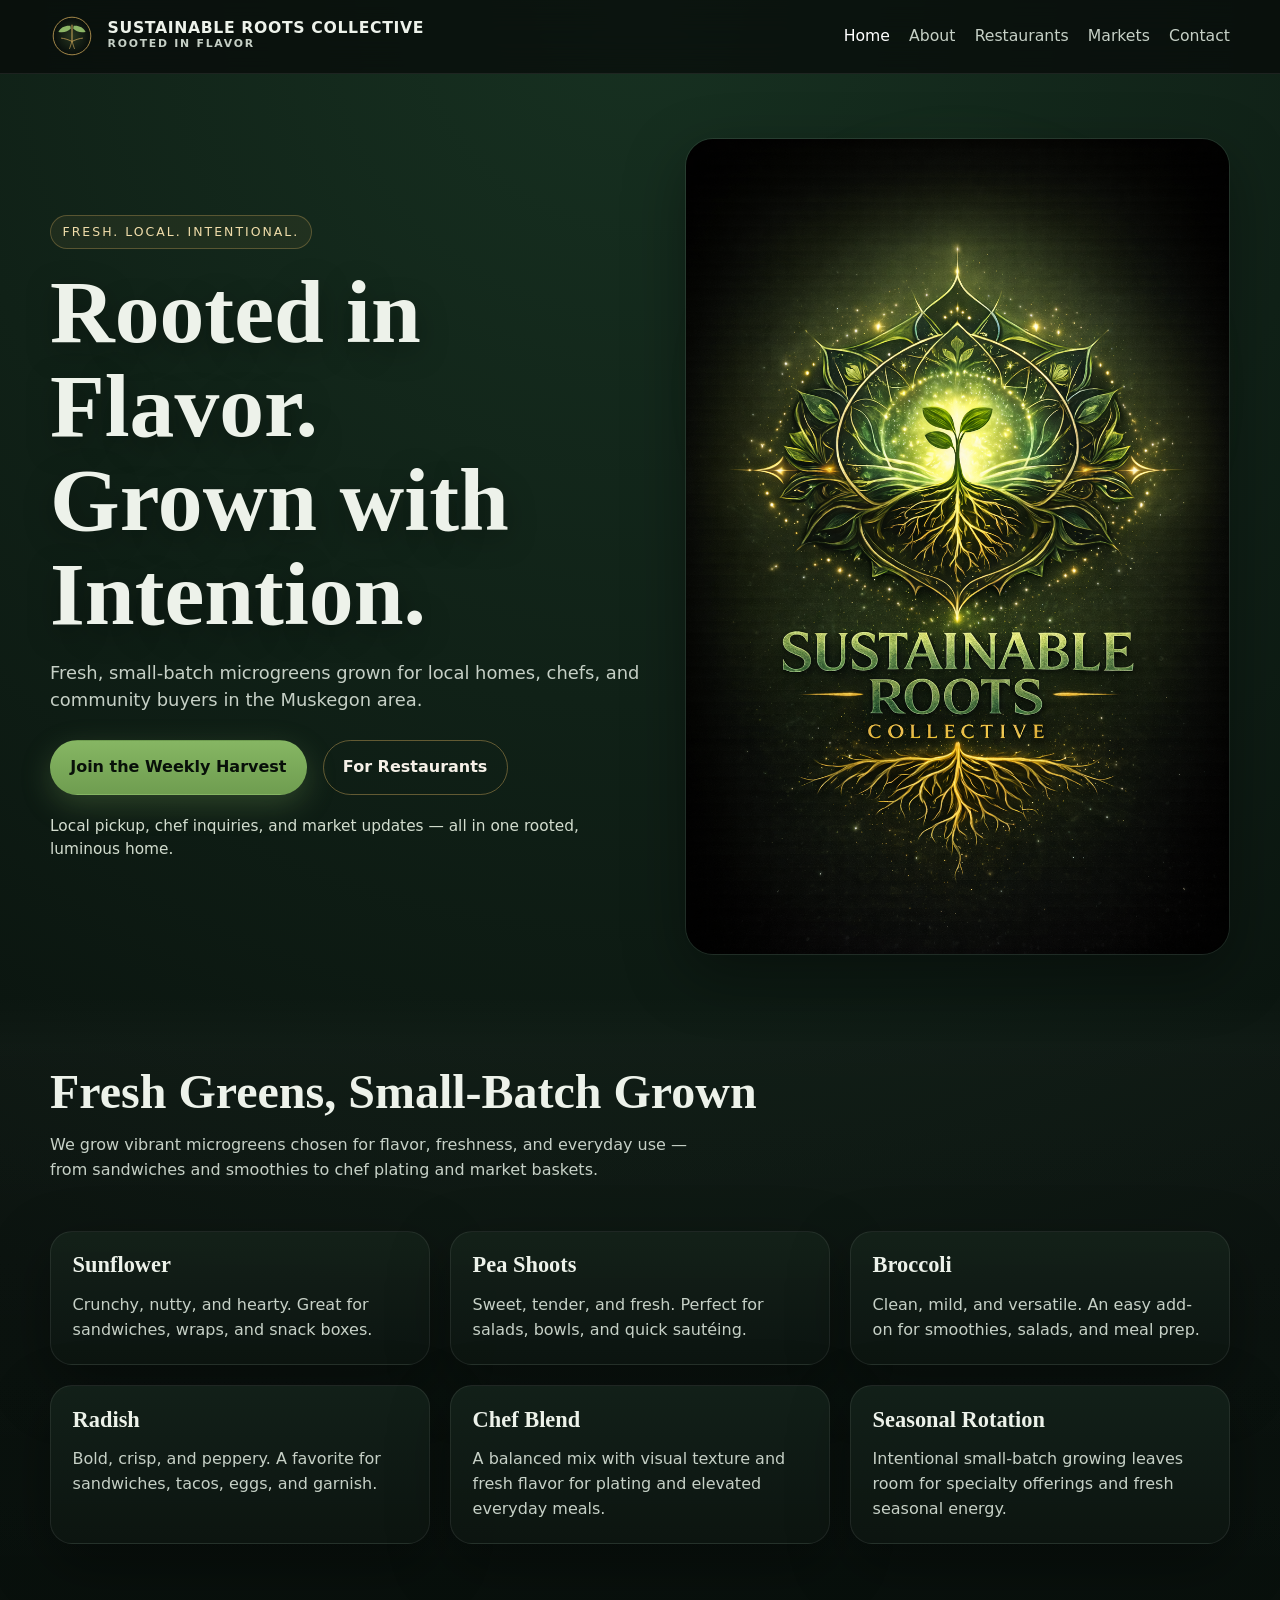
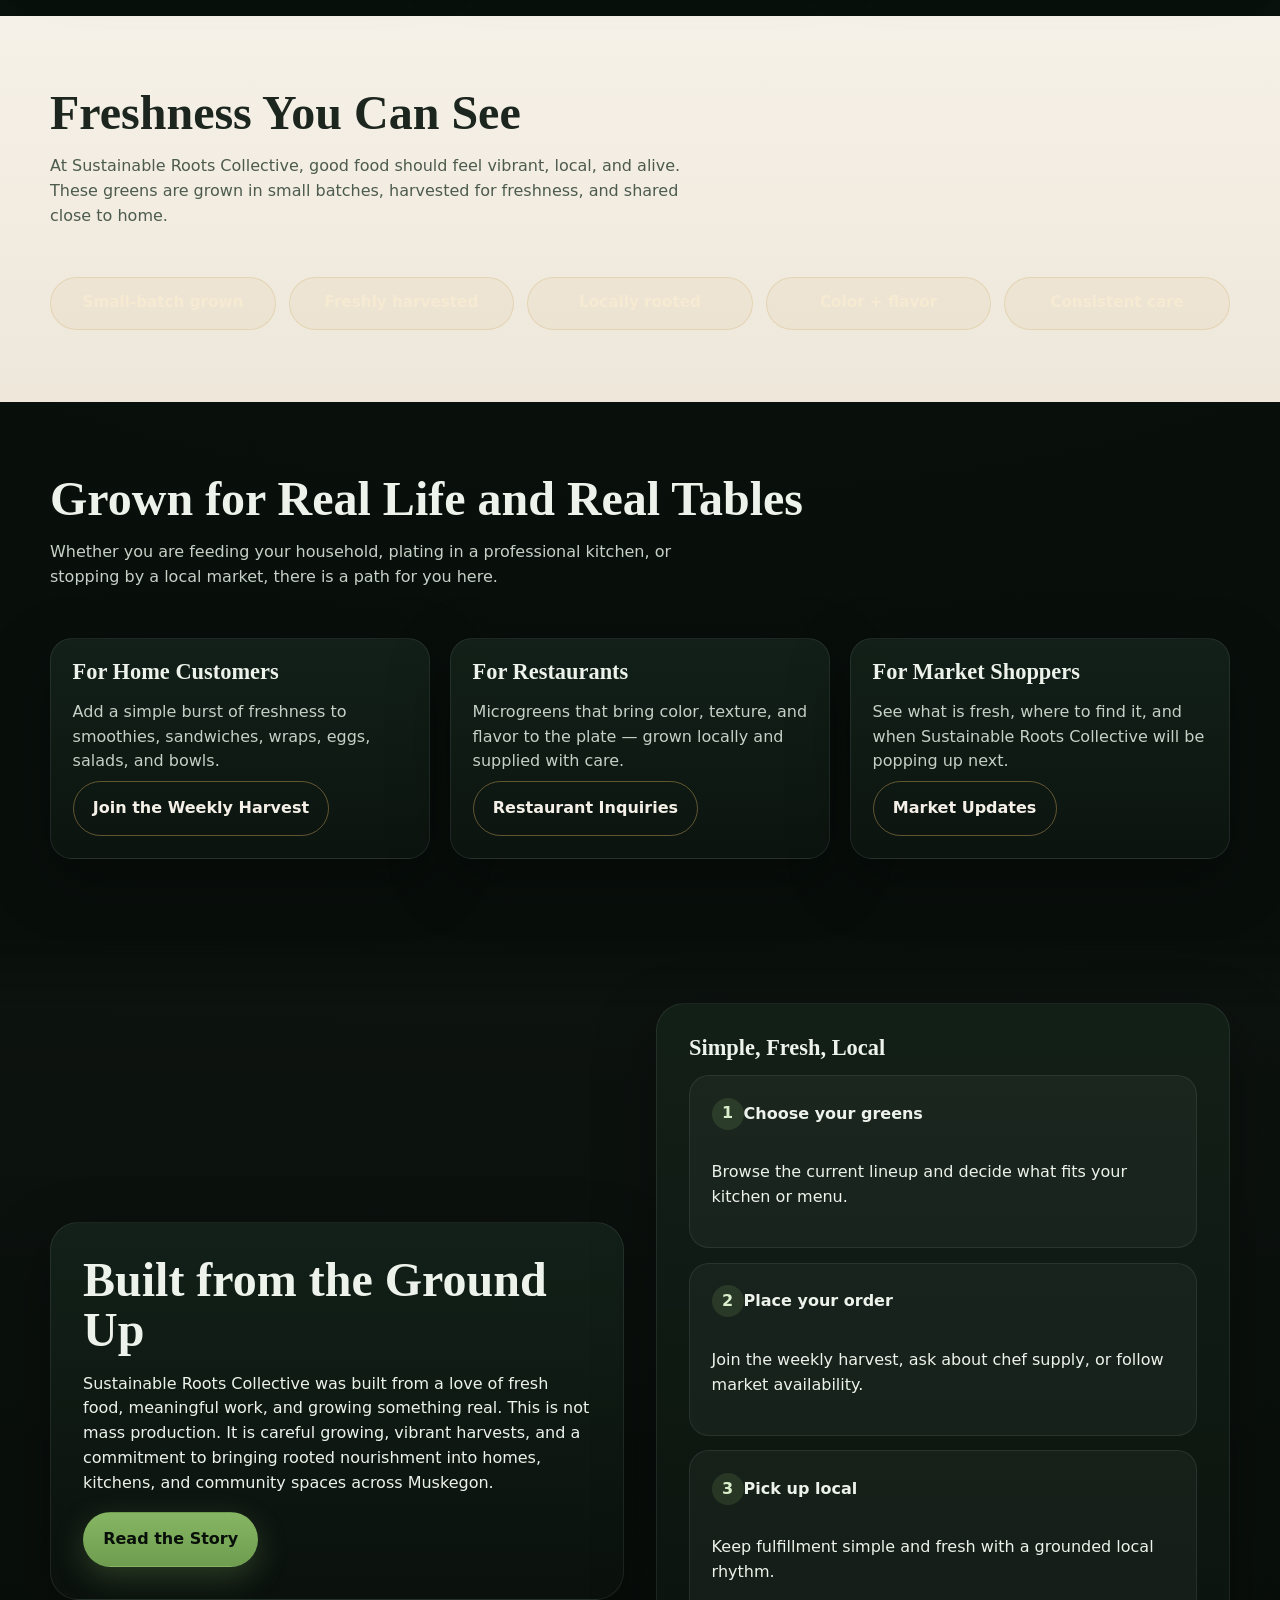
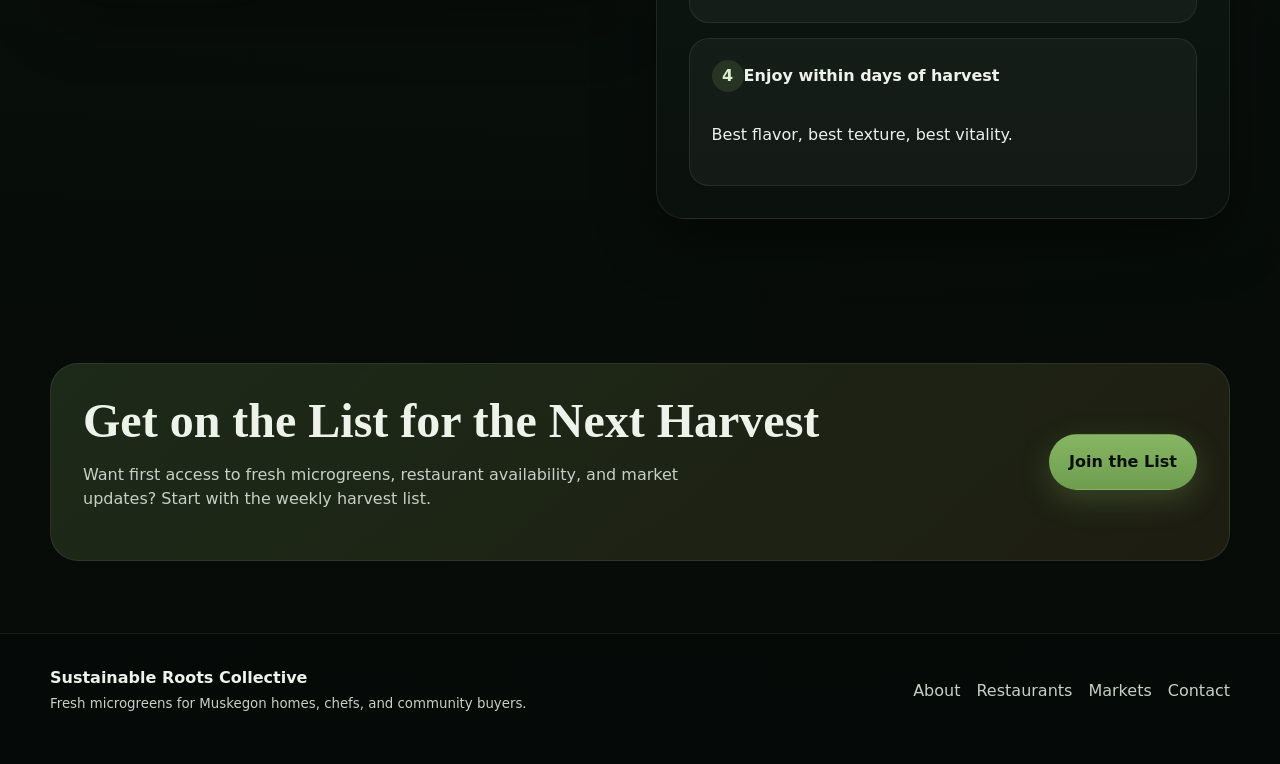
==== index.html @ 23911872 "Add files via upload" ====
<!DOCTYPE html>
<html lang="en">
<head>
  <meta charset="UTF-8" />
  <meta name="viewport" content="width=device-width, initial-scale=1.0" />
  <title>Sustainable Roots Collective</title>
  <meta name="description" content="Fresh, small-batch microgreens grown for local homes, chefs, and community buyers in the Muskegon area." />
  <link rel="icon" type="image/svg+xml" href="assets/brand/favicon.svg" />
  <link rel="stylesheet" href="styles.css" />
</head>
<body>
  <header class="site-header">
    <div class="container nav">
      <a class="brand" href="index.html">
        <img src="assets/brand/logo-mark.svg" alt="Sustainable Roots Collective mark" />
        <span class="brand-lockup">
          <span class="brand-name">Sustainable Roots Collective</span>
          <span class="brand-tag">Rooted in flavor</span>
        </span>
      </a>
      <nav class="nav-links">
        <a data-nav href="index.html">Home</a>
        <a data-nav href="about.html">About</a>
        <a data-nav href="restaurants.html">Restaurants</a>
        <a data-nav href="markets.html">Markets</a>
        <a data-nav href="contact.html">Contact</a>
      </nav>
    </div>
  </header>

  <main>
    <section class="hero">
      <div class="container hero-grid">
        <div>
          <span class="eyebrow">Fresh. Local. Intentional.</span>
          <h1>Rooted in Flavor.<br/>Grown with Intention.</h1>
          <p class="lead">Fresh, small-batch microgreens grown for local homes, chefs, and community buyers in the Muskegon area.</p>
          <div class="hero-actions">
            <a class="btn btn-primary" href="contact.html">Join the Weekly Harvest</a>
            <a class="btn btn-secondary" href="restaurants.html">For Restaurants</a>
          </div>
          <p class="hero-note">Local pickup, chef inquiries, and market updates — all in one rooted, luminous home.</p>
        </div>
        <div class="hero-art-wrap">
          <div class="hero-art"><img src="assets/brand/hero-art.png" alt="Sustainable Roots Collective hero artwork" /></div>
        </div>
      </div>
    </section>

    <section class="section alt">
      <div class="container">
        <div class="section-head">
          <div>
            <h2>Fresh Greens, Small-Batch Grown</h2>
            <p class="section-sub">We grow vibrant microgreens chosen for flavor, freshness, and everyday use — from sandwiches and smoothies to chef plating and market baskets.</p>
          </div>
        </div>
        <div class="cards">
          <article class="card"><h3>Sunflower</h3><p>Crunchy, nutty, and hearty. Great for sandwiches, wraps, and snack boxes.</p></article>
          <article class="card"><h3>Pea Shoots</h3><p>Sweet, tender, and fresh. Perfect for salads, bowls, and quick sautéing.</p></article>
          <article class="card"><h3>Broccoli</h3><p>Clean, mild, and versatile. An easy add-on for smoothies, salads, and meal prep.</p></article>
          <article class="card"><h3>Radish</h3><p>Bold, crisp, and peppery. A favorite for sandwiches, tacos, eggs, and garnish.</p></article>
          <article class="card"><h3>Chef Blend</h3><p>A balanced mix with visual texture and fresh flavor for plating and elevated everyday meals.</p></article>
          <article class="card"><h3>Seasonal Rotation</h3><p>Intentional small-batch growing leaves room for specialty offerings and fresh seasonal energy.</p></article>
        </div>
      </div>
    </section>

    <section class="section section-light">
      <div class="container">
        <div class="section-head">
          <div>
            <h2>Freshness You Can See</h2>
            <p class="section-sub">At Sustainable Roots Collective, good food should feel vibrant, local, and alive. These greens are grown in small batches, harvested for freshness, and shared close to home.</p>
          </div>
        </div>
        <div class="value-list">
          <div class="value-chip">Small-batch grown</div>
          <div class="value-chip">Freshly harvested</div>
          <div class="value-chip">Locally rooted</div>
          <div class="value-chip">Color + flavor</div>
          <div class="value-chip">Consistent care</div>
        </div>
      </div>
    </section>

    <section class="section">
      <div class="container">
        <div class="section-head">
          <div>
            <h2>Grown for Real Life and Real Tables</h2>
            <p class="section-sub">Whether you are feeding your household, plating in a professional kitchen, or stopping by a local market, there is a path for you here.</p>
          </div>
        </div>
        <div class="cards">
          <article class="card"><h3>For Home Customers</h3><p>Add a simple burst of freshness to smoothies, sandwiches, wraps, eggs, salads, and bowls.</p><p><a class="btn btn-secondary" href="contact.html">Join the Weekly Harvest</a></p></article>
          <article class="card"><h3>For Restaurants</h3><p>Microgreens that bring color, texture, and flavor to the plate — grown locally and supplied with care.</p><p><a class="btn btn-secondary" href="restaurants.html">Restaurant Inquiries</a></p></article>
          <article class="card"><h3>For Market Shoppers</h3><p>See what is fresh, where to find it, and when Sustainable Roots Collective will be popping up next.</p><p><a class="btn btn-secondary" href="markets.html">Market Updates</a></p></article>
        </div>
      </div>
    </section>

    <section class="section alt">
      <div class="container two-col">
        <div class="story-card">
          <h2>Built from the Ground Up</h2>
          <p>Sustainable Roots Collective was built from a love of fresh food, meaningful work, and growing something real. This is not mass production. It is careful growing, vibrant harvests, and a commitment to bringing rooted nourishment into homes, kitchens, and community spaces across Muskegon.</p>
          <a class="btn btn-primary" href="about.html">Read the Story</a>
        </div>
        <div class="panel">
          <h3>Simple, Fresh, Local</h3>
          <div class="steps" style="grid-template-columns:1fr; gap: .9rem;">
            <div class="step"><span class="step-num">1</span><strong>Choose your greens</strong><p>Browse the current lineup and decide what fits your kitchen or menu.</p></div>
            <div class="step"><span class="step-num">2</span><strong>Place your order</strong><p>Join the weekly harvest, ask about chef supply, or follow market availability.</p></div>
            <div class="step"><span class="step-num">3</span><strong>Pick up local</strong><p>Keep fulfillment simple and fresh with a grounded local rhythm.</p></div>
            <div class="step"><span class="step-num">4</span><strong>Enjoy within days of harvest</strong><p>Best flavor, best texture, best vitality.</p></div>
          </div>
        </div>
      </div>
    </section>

    <section class="section">
      <div class="container">
        <div class="cta-band">
          <div>
            <h2>Get on the List for the Next Harvest</h2>
            <p class="section-sub">Want first access to fresh microgreens, restaurant availability, and market updates? Start with the weekly harvest list.</p>
          </div>
          <a class="btn btn-primary" href="contact.html">Join the List</a>
        </div>
      </div>
    </section>
  </main>

  <footer class="site-footer">
    <div class="container footer-grid">
      <div>
        <strong>Sustainable Roots Collective</strong><br/>
        <small>Fresh microgreens for Muskegon homes, chefs, and community buyers.</small>
      </div>
      <div class="footer-links">
        <a href="about.html">About</a>
        <a href="restaurants.html">Restaurants</a>
        <a href="markets.html">Markets</a>
        <a href="contact.html">Contact</a>
      </div>
    </div>
  </footer>
  <script src="script.js"></script>
</body>
</html>
---- styles.css ----
:root{
  --bg:#09110d;
  --bg-soft:#0f1914;
  --panel:rgba(18,32,24,.78);
  --panel-2:#f3efe6;
  --text:#edf2ea;
  --muted:#c6d0c6;
  --green:#86b663;
  --green-deep:#2e5b3f;
  --gold:#c7a257;
  --cream:#f5f0e7;
  --line:rgba(255,255,255,.08);
  --shadow:0 20px 60px rgba(0,0,0,.35);
  --radius:22px;
  --max:1180px;
}
*{box-sizing:border-box}
html{scroll-behavior:smooth}
body{margin:0;font-family:Inter,system-ui,-apple-system,BlinkMacSystemFont,"Segoe UI",sans-serif;background:radial-gradient(circle at top,#173121 0%, var(--bg) 35%, #060b08 100%);color:var(--text);line-height:1.55}
a{color:inherit;text-decoration:none}
img{max-width:100%;display:block}
.container{width:min(var(--max), calc(100% - 2rem));margin:0 auto}
.site-header{position:sticky;top:0;z-index:100;backdrop-filter:blur(18px);background:rgba(7,11,9,.72);border-bottom:1px solid var(--line)}
.nav{display:flex;align-items:center;justify-content:space-between;padding:.9rem 0;gap:1rem}
.brand{display:flex;align-items:center;gap:.85rem;font-weight:700;letter-spacing:.04em}
.brand img{width:44px;height:44px}
.brand-lockup{display:flex;flex-direction:column}
.brand-name{font-size:.98rem;text-transform:uppercase;line-height:1.05}
.brand-tag{font-size:.68rem;color:var(--muted);text-transform:uppercase;letter-spacing:.16em}
.nav-links{display:flex;gap:1.2rem;align-items:center;flex-wrap:wrap}
.nav-links a{color:var(--muted);font-size:.98rem}
.nav-links a:hover,.nav-links a.active{color:#fff}
.btn{display:inline-flex;align-items:center;justify-content:center;padding:.9rem 1.2rem;border-radius:999px;font-weight:700;border:1px solid transparent;transition:.2s ease;cursor:pointer}
.btn-primary{background:linear-gradient(180deg,var(--green),#6f9d50);color:#081009;box-shadow:0 10px 30px rgba(134,182,99,.25)}
.btn-primary:hover{transform:translateY(-1px)}
.btn-secondary{background:transparent;border-color:rgba(199,162,87,.45);color:var(--cream)}
.btn-secondary:hover{background:rgba(199,162,87,.08)}
.hero{padding:4rem 0 2.5rem}
.hero-grid{display:grid;grid-template-columns:1.05fr .95fr;gap:2rem;align-items:center}
.eyebrow{display:inline-block;margin-bottom:1rem;padding:.38rem .72rem;border-radius:999px;border:1px solid rgba(199,162,87,.35);color:#f0ddaa;background:rgba(199,162,87,.08);font-size:.78rem;text-transform:uppercase;letter-spacing:.16em}
h1,h2,h3{font-family:Georgia,"Times New Roman",serif;line-height:1.05;margin:0 0 1rem}
h1{font-size:clamp(2.8rem,7vw,5.6rem);text-shadow:0 8px 30px rgba(0,0,0,.35)}
h2{font-size:clamp(2rem,4vw,3rem)}
h3{font-size:1.4rem}
.lead{font-size:1.12rem;color:var(--muted);max-width:38rem}
.hero-actions{display:flex;gap:1rem;flex-wrap:wrap;margin:1.6rem 0 1.2rem}
.hero-note{color:#d3ddcf;font-size:.96rem}
.hero-art-wrap{position:relative}
.hero-art-wrap::before{content:"";position:absolute;inset:-8% -4% auto -4%;height:78%;background:radial-gradient(circle,rgba(134,182,99,.28),transparent 62%);filter:blur(20px);z-index:0}
.hero-art{position:relative;z-index:1;border-radius:28px;overflow:hidden;border:1px solid rgba(255,255,255,.08);box-shadow:var(--shadow)}
.hero-art img{width:100%;height:auto}
.section{padding:4.5rem 0}
.section.alt{background:linear-gradient(180deg,transparent,rgba(255,255,255,.02) 8%, transparent)}
.section-light{background:linear-gradient(180deg,#f6f1e8 0%, #eee7da 100%);color:#1c261f}
.section-light .section-sub,.section-light .muted,.section-light p{color:#4d5b4f}
.section-head{display:flex;justify-content:space-between;gap:2rem;align-items:end;margin-bottom:2rem}
.section-sub{max-width:42rem;color:var(--muted)}
.cards{display:grid;grid-template-columns:repeat(3,minmax(0,1fr));gap:1.25rem}
.card{background:linear-gradient(180deg,rgba(20,34,26,.9),rgba(13,21,17,.94));border:1px solid var(--line);padding:1.35rem;border-radius:var(--radius);box-shadow:var(--shadow)}
.section-light .card{background:rgba(255,255,255,.78);border-color:rgba(28,38,31,.08);box-shadow:0 16px 40px rgba(41,54,46,.08)}
.card p{margin:.4rem 0 0;color:var(--muted)}
.section-light .card p{color:#516051}
.value-list{display:grid;grid-template-columns:repeat(5,minmax(0,1fr));gap:.8rem;margin-top:1.6rem}
.value-chip{padding:.85rem 1rem;border-radius:999px;border:1px solid rgba(199,162,87,.25);text-align:center;color:#f6ead2;background:rgba(199,162,87,.08);font-weight:600;font-size:.95rem}
.two-col{display:grid;grid-template-columns:1fr 1fr;gap:2rem;align-items:center}
.story-card{background:linear-gradient(180deg,rgba(20,34,26,.92),rgba(11,18,14,.96));padding:2rem;border-radius:28px;border:1px solid var(--line);box-shadow:var(--shadow)}
.steps{display:grid;grid-template-columns:repeat(4,minmax(0,1fr));gap:1rem}
.step{padding:1.35rem;border-radius:20px;background:rgba(255,255,255,.04);border:1px solid var(--line)}
.step-num{display:inline-flex;width:2rem;height:2rem;border-radius:50%;background:rgba(134,182,99,.16);color:#d9efcc;align-items:center;justify-content:center;font-weight:700;margin-bottom:.9rem}
.cta-band{padding:2rem;border-radius:28px;background:linear-gradient(135deg,rgba(134,182,99,.18),rgba(199,162,87,.12));border:1px solid rgba(255,255,255,.08);display:flex;justify-content:space-between;gap:1.5rem;align-items:center}
.site-footer{border-top:1px solid var(--line);padding:2rem 0 3rem;background:rgba(0,0,0,.18)}
.footer-grid{display:flex;justify-content:space-between;gap:1.5rem;flex-wrap:wrap;align-items:center}
.footer-links{display:flex;gap:1rem;flex-wrap:wrap;color:var(--muted)}
.page-hero{padding:3rem 0 1.5rem}
.page-hero h1{font-size:clamp(2.4rem,5vw,4rem)}
.content-wrap{padding-bottom:4rem}
.panel{background:linear-gradient(180deg,rgba(19,33,24,.9),rgba(11,18,14,.95));border:1px solid var(--line);border-radius:28px;padding:2rem;box-shadow:var(--shadow)}
.contact-grid{display:grid;grid-template-columns:.9fr 1.1fr;gap:1.5rem}
form{display:grid;gap:1rem}
label{font-weight:600}
input,textarea,select{width:100%;padding:.95rem 1rem;border-radius:16px;border:1px solid rgba(255,255,255,.12);background:rgba(255,255,255,.04);color:#fff;font:inherit}
textarea{min-height:150px;resize:vertical}
small{color:var(--muted)}
.stat-grid{display:grid;grid-template-columns:repeat(3,1fr);gap:1rem}
.stat{padding:1.2rem;border-radius:20px;background:rgba(255,255,255,.04);border:1px solid var(--line)}
.stat strong{display:block;font-size:1.8rem;font-family:Georgia,"Times New Roman",serif;color:#f4e3b8}
.list-clean{margin:0;padding-left:1.1rem}
.list-clean li{margin:.55rem 0}
@media (max-width: 980px){
  .hero-grid,.two-col,.contact-grid{grid-template-columns:1fr}
  .cards{grid-template-columns:1fr 1fr}
  .steps{grid-template-columns:1fr 1fr}
  .value-list,.stat-grid{grid-template-columns:1fr 1fr}
  .cta-band,.section-head,.nav{align-items:flex-start}
}
@media (max-width: 700px){
  .nav{flex-direction:column}
  .nav-links{width:100%;justify-content:flex-start}
  .cards,.steps,.value-list,.stat-grid{grid-template-columns:1fr}
  .hero{padding-top:2.5rem}
  h1{font-size:clamp(2.4rem,12vw,4rem)}
}
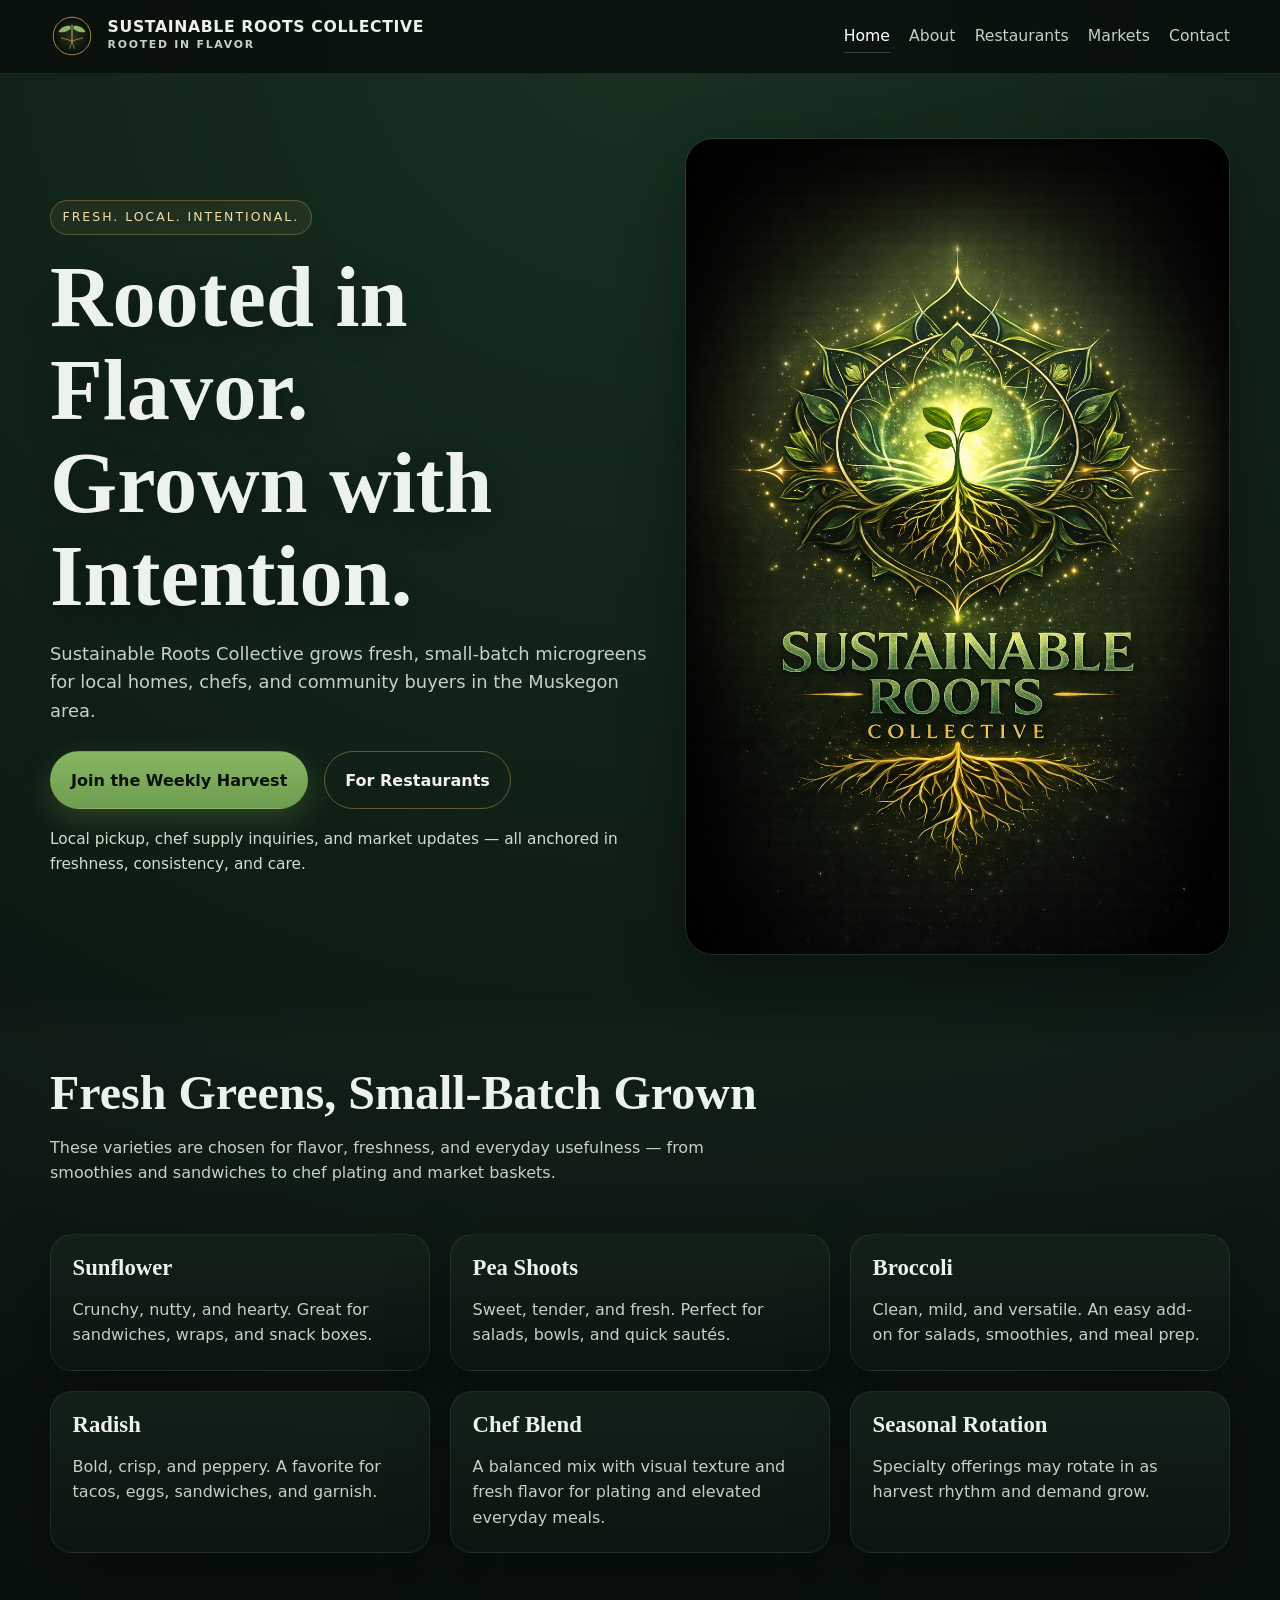
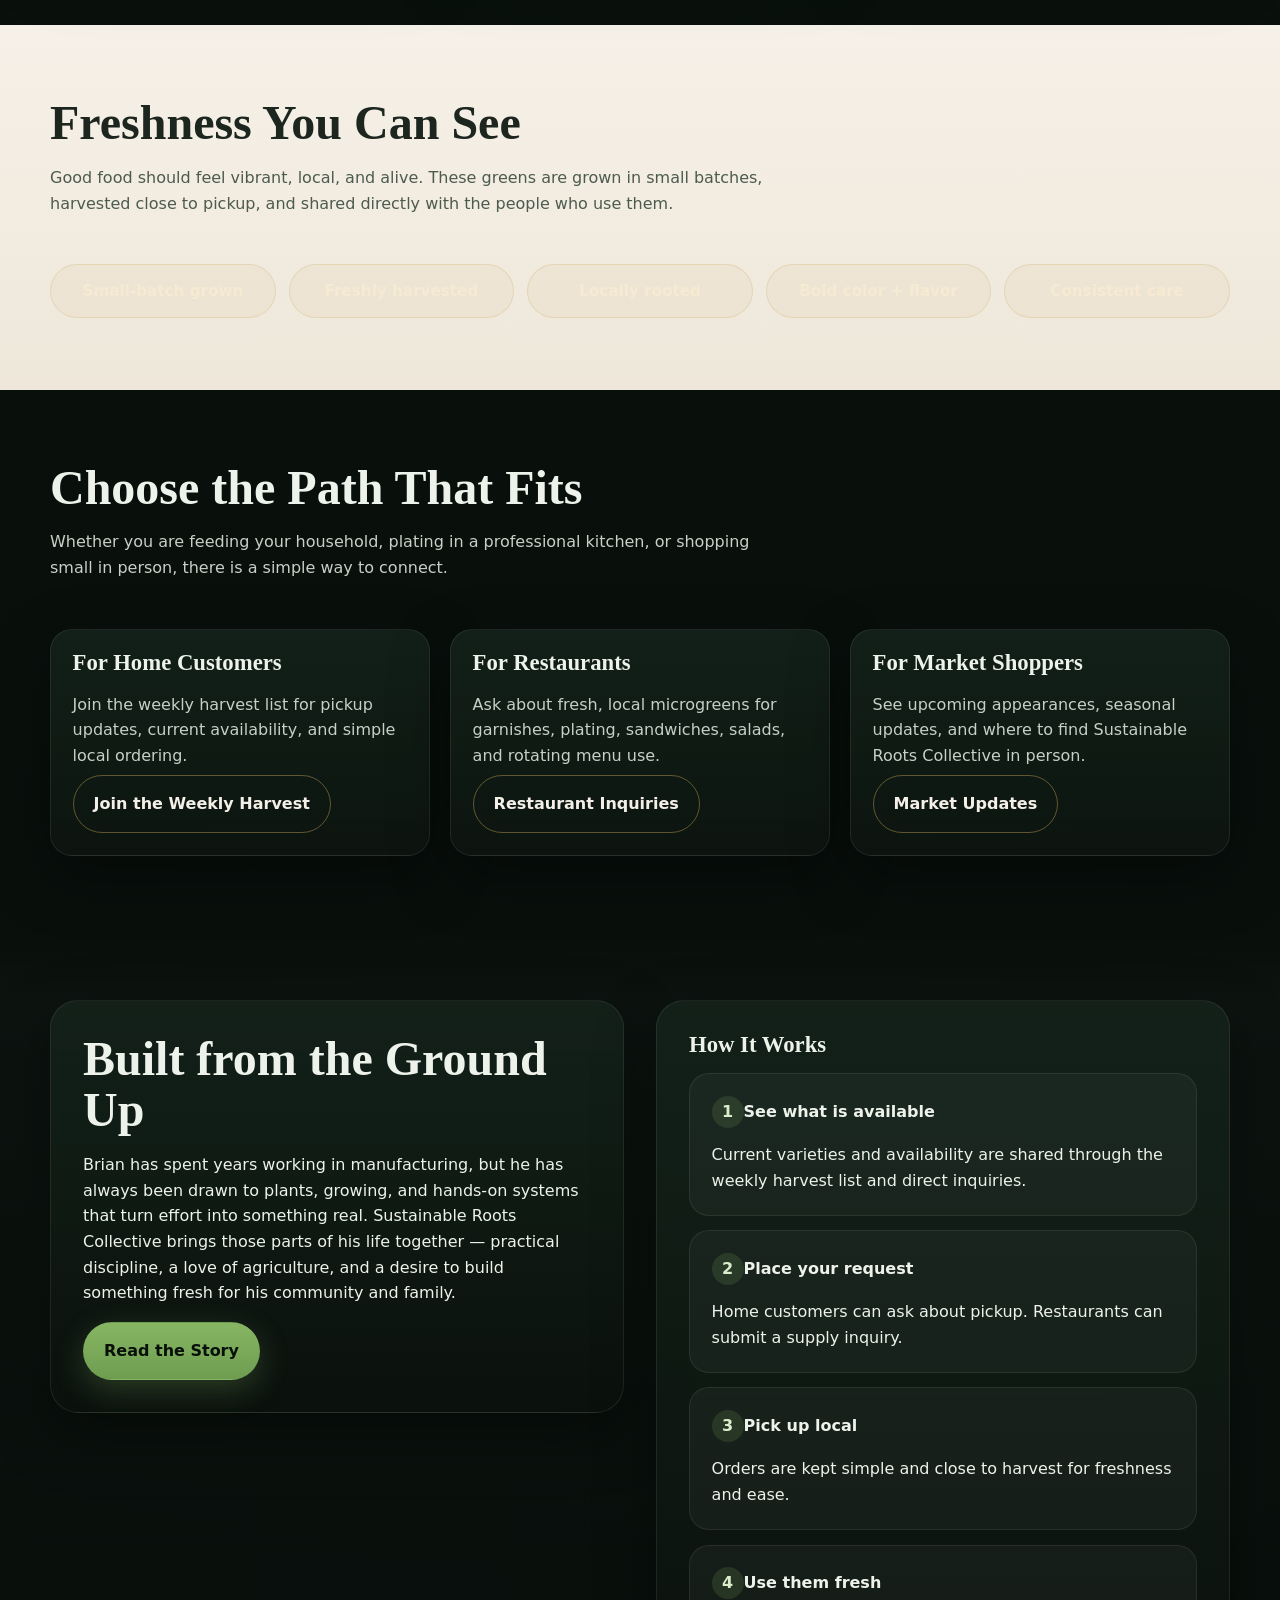
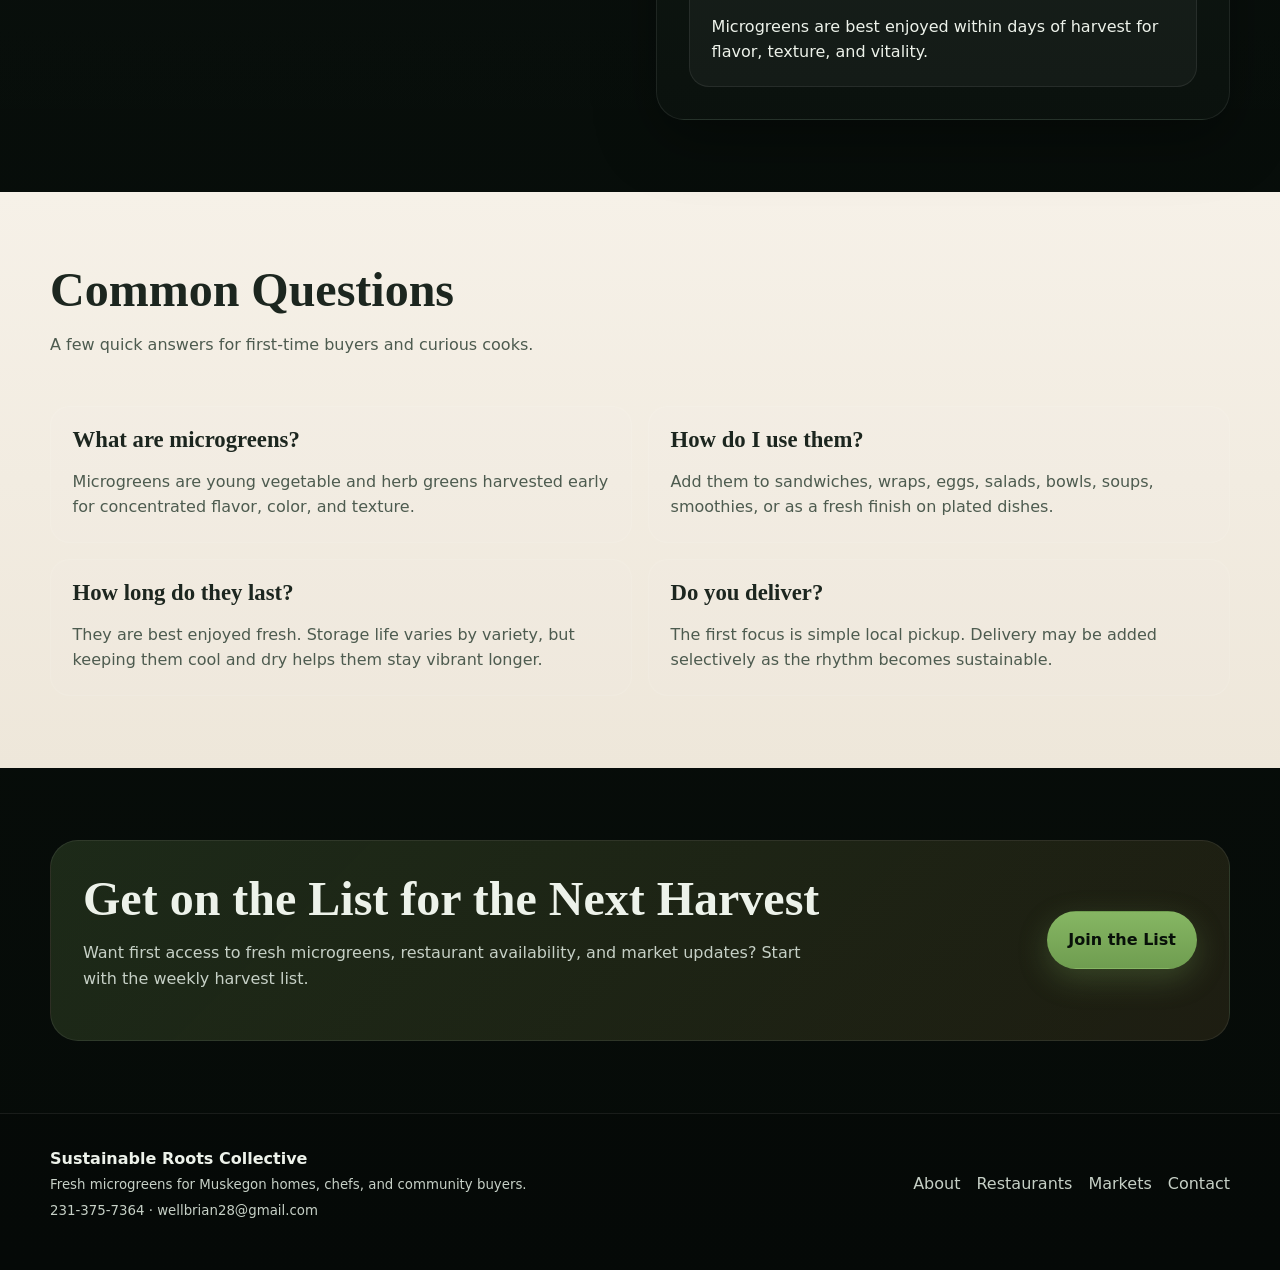
==== commit ae1cd98a: "Add files via upload" ====
--- a/index.html
+++ b/index.html
@@ -3,22 +3,28 @@
 <head>
   <meta charset="UTF-8" />
   <meta name="viewport" content="width=device-width, initial-scale=1.0" />
-  <title>Sustainable Roots Collective</title>
-  <meta name="description" content="Fresh, small-batch microgreens grown for local homes, chefs, and community buyers in the Muskegon area." />
+  <title>Sustainable Roots Collective | Fresh Microgreens in Muskegon</title>
+  <meta name="description" content="Fresh, small-batch microgreens grown in Muskegon for local homes, chefs, and community buyers. Join the weekly harvest list or ask about restaurant supply." />
+  <meta property="og:title" content="Sustainable Roots Collective" />
+  <meta property="og:description" content="Fresh, small-batch microgreens grown for Muskegon homes, chefs, and community buyers." />
+  <meta property="og:image" content="assets/brand/hero-art.png" />
+  <meta property="og:type" content="website" />
   <link rel="icon" type="image/svg+xml" href="assets/brand/favicon.svg" />
+  <link rel="canonical" href="https://sustainable-roots-collective-site.netlify.app/index.html" />
   <link rel="stylesheet" href="styles.css" />
 </head>
 <body>
+  <a class="skip-link" href="#main-content">Skip to content</a>
   <header class="site-header">
     <div class="container nav">
-      <a class="brand" href="index.html">
+      <a class="brand" href="index.html" aria-label="Sustainable Roots Collective home">
         <img src="assets/brand/logo-mark.svg" alt="Sustainable Roots Collective mark" />
         <span class="brand-lockup">
           <span class="brand-name">Sustainable Roots Collective</span>
           <span class="brand-tag">Rooted in flavor</span>
         </span>
       </a>
-      <nav class="nav-links">
+      <nav class="nav-links" aria-label="Primary navigation">
         <a data-nav href="index.html">Home</a>
         <a data-nav href="about.html">About</a>
         <a data-nav href="restaurants.html">Restaurants</a>
@@ -28,21 +34,21 @@
     </div>
   </header>
 
-  <main>
+  <main id="main-content">
     <section class="hero">
       <div class="container hero-grid">
         <div>
           <span class="eyebrow">Fresh. Local. Intentional.</span>
           <h1>Rooted in Flavor.<br/>Grown with Intention.</h1>
-          <p class="lead">Fresh, small-batch microgreens grown for local homes, chefs, and community buyers in the Muskegon area.</p>
+          <p class="lead">Sustainable Roots Collective grows fresh, small-batch microgreens for local homes, chefs, and community buyers in the Muskegon area.</p>
           <div class="hero-actions">
             <a class="btn btn-primary" href="contact.html">Join the Weekly Harvest</a>
             <a class="btn btn-secondary" href="restaurants.html">For Restaurants</a>
           </div>
-          <p class="hero-note">Local pickup, chef inquiries, and market updates — all in one rooted, luminous home.</p>
+          <p class="hero-note">Local pickup, chef supply inquiries, and market updates — all anchored in freshness, consistency, and care.</p>
         </div>
         <div class="hero-art-wrap">
-          <div class="hero-art"><img src="assets/brand/hero-art.png" alt="Sustainable Roots Collective hero artwork" /></div>
+          <div class="hero-art"><img src="assets/brand/hero-art.png" alt="Glowing Sustainable Roots Collective artwork showing a sprout with roots" /></div>
         </div>
       </div>
     </section>
@@ -52,16 +58,16 @@
         <div class="section-head">
           <div>
             <h2>Fresh Greens, Small-Batch Grown</h2>
-            <p class="section-sub">We grow vibrant microgreens chosen for flavor, freshness, and everyday use — from sandwiches and smoothies to chef plating and market baskets.</p>
+            <p class="section-sub">These varieties are chosen for flavor, freshness, and everyday usefulness — from smoothies and sandwiches to chef plating and market baskets.</p>
           </div>
         </div>
         <div class="cards">
           <article class="card"><h3>Sunflower</h3><p>Crunchy, nutty, and hearty. Great for sandwiches, wraps, and snack boxes.</p></article>
-          <article class="card"><h3>Pea Shoots</h3><p>Sweet, tender, and fresh. Perfect for salads, bowls, and quick sautéing.</p></article>
-          <article class="card"><h3>Broccoli</h3><p>Clean, mild, and versatile. An easy add-on for smoothies, salads, and meal prep.</p></article>
-          <article class="card"><h3>Radish</h3><p>Bold, crisp, and peppery. A favorite for sandwiches, tacos, eggs, and garnish.</p></article>
+          <article class="card"><h3>Pea Shoots</h3><p>Sweet, tender, and fresh. Perfect for salads, bowls, and quick sautés.</p></article>
+          <article class="card"><h3>Broccoli</h3><p>Clean, mild, and versatile. An easy add-on for salads, smoothies, and meal prep.</p></article>
+          <article class="card"><h3>Radish</h3><p>Bold, crisp, and peppery. A favorite for tacos, eggs, sandwiches, and garnish.</p></article>
           <article class="card"><h3>Chef Blend</h3><p>A balanced mix with visual texture and fresh flavor for plating and elevated everyday meals.</p></article>
-          <article class="card"><h3>Seasonal Rotation</h3><p>Intentional small-batch growing leaves room for specialty offerings and fresh seasonal energy.</p></article>
+          <article class="card"><h3>Seasonal Rotation</h3><p>Specialty offerings may rotate in as harvest rhythm and demand grow.</p></article>
         </div>
       </div>
     </section>
@@ -71,14 +77,14 @@
         <div class="section-head">
           <div>
             <h2>Freshness You Can See</h2>
-            <p class="section-sub">At Sustainable Roots Collective, good food should feel vibrant, local, and alive. These greens are grown in small batches, harvested for freshness, and shared close to home.</p>
+            <p class="section-sub">Good food should feel vibrant, local, and alive. These greens are grown in small batches, harvested close to pickup, and shared directly with the people who use them.</p>
           </div>
         </div>
         <div class="value-list">
           <div class="value-chip">Small-batch grown</div>
           <div class="value-chip">Freshly harvested</div>
           <div class="value-chip">Locally rooted</div>
-          <div class="value-chip">Color + flavor</div>
+          <div class="value-chip">Bold color + flavor</div>
           <div class="value-chip">Consistent care</div>
         </div>
       </div>
@@ -88,14 +94,14 @@
       <div class="container">
         <div class="section-head">
           <div>
-            <h2>Grown for Real Life and Real Tables</h2>
-            <p class="section-sub">Whether you are feeding your household, plating in a professional kitchen, or stopping by a local market, there is a path for you here.</p>
+            <h2>Choose the Path That Fits</h2>
+            <p class="section-sub">Whether you are feeding your household, plating in a professional kitchen, or shopping small in person, there is a simple way to connect.</p>
           </div>
         </div>
         <div class="cards">
-          <article class="card"><h3>For Home Customers</h3><p>Add a simple burst of freshness to smoothies, sandwiches, wraps, eggs, salads, and bowls.</p><p><a class="btn btn-secondary" href="contact.html">Join the Weekly Harvest</a></p></article>
-          <article class="card"><h3>For Restaurants</h3><p>Microgreens that bring color, texture, and flavor to the plate — grown locally and supplied with care.</p><p><a class="btn btn-secondary" href="restaurants.html">Restaurant Inquiries</a></p></article>
-          <article class="card"><h3>For Market Shoppers</h3><p>See what is fresh, where to find it, and when Sustainable Roots Collective will be popping up next.</p><p><a class="btn btn-secondary" href="markets.html">Market Updates</a></p></article>
+          <article class="card"><h3>For Home Customers</h3><p>Join the weekly harvest list for pickup updates, current availability, and simple local ordering.</p><p><a class="btn btn-secondary" href="contact.html">Join the Weekly Harvest</a></p></article>
+          <article class="card"><h3>For Restaurants</h3><p>Ask about fresh, local microgreens for garnishes, plating, sandwiches, salads, and rotating menu use.</p><p><a class="btn btn-secondary" href="restaurants.html">Restaurant Inquiries</a></p></article>
+          <article class="card"><h3>For Market Shoppers</h3><p>See upcoming appearances, seasonal updates, and where to find Sustainable Roots Collective in person.</p><p><a class="btn btn-secondary" href="markets.html">Market Updates</a></p></article>
         </div>
       </div>
     </section>
@@ -104,17 +110,34 @@
       <div class="container two-col">
         <div class="story-card">
           <h2>Built from the Ground Up</h2>
-          <p>Sustainable Roots Collective was built from a love of fresh food, meaningful work, and growing something real. This is not mass production. It is careful growing, vibrant harvests, and a commitment to bringing rooted nourishment into homes, kitchens, and community spaces across Muskegon.</p>
+          <p>Brian has spent years working in manufacturing, but he has always been drawn to plants, growing, and hands-on systems that turn effort into something real. Sustainable Roots Collective brings those parts of his life together — practical discipline, a love of agriculture, and a desire to build something fresh for his community and family.</p>
           <a class="btn btn-primary" href="about.html">Read the Story</a>
         </div>
         <div class="panel">
-          <h3>Simple, Fresh, Local</h3>
-          <div class="steps" style="grid-template-columns:1fr; gap: .9rem;">
-            <div class="step"><span class="step-num">1</span><strong>Choose your greens</strong><p>Browse the current lineup and decide what fits your kitchen or menu.</p></div>
-            <div class="step"><span class="step-num">2</span><strong>Place your order</strong><p>Join the weekly harvest, ask about chef supply, or follow market availability.</p></div>
-            <div class="step"><span class="step-num">3</span><strong>Pick up local</strong><p>Keep fulfillment simple and fresh with a grounded local rhythm.</p></div>
-            <div class="step"><span class="step-num">4</span><strong>Enjoy within days of harvest</strong><p>Best flavor, best texture, best vitality.</p></div>
+          <h3>How It Works</h3>
+          <div class="steps" style="grid-template-columns:1fr; gap:.9rem;">
+            <div class="step"><span class="step-num">1</span><strong>See what is available</strong><p>Current varieties and availability are shared through the weekly harvest list and direct inquiries.</p></div>
+            <div class="step"><span class="step-num">2</span><strong>Place your request</strong><p>Home customers can ask about pickup. Restaurants can submit a supply inquiry.</p></div>
+            <div class="step"><span class="step-num">3</span><strong>Pick up local</strong><p>Orders are kept simple and close to harvest for freshness and ease.</p></div>
+            <div class="step"><span class="step-num">4</span><strong>Use them fresh</strong><p>Microgreens are best enjoyed within days of harvest for flavor, texture, and vitality.</p></div>
           </div>
+        </div>
+      </div>
+    </section>
+
+    <section class="section section-light">
+      <div class="container">
+        <div class="section-head">
+          <div>
+            <h2>Common Questions</h2>
+            <p class="section-sub">A few quick answers for first-time buyers and curious cooks.</p>
+          </div>
+        </div>
+        <div class="faq-grid">
+          <article class="faq"><h3>What are microgreens?</h3><p>Microgreens are young vegetable and herb greens harvested early for concentrated flavor, color, and texture.</p></article>
+          <article class="faq"><h3>How do I use them?</h3><p>Add them to sandwiches, wraps, eggs, salads, bowls, soups, smoothies, or as a fresh finish on plated dishes.</p></article>
+          <article class="faq"><h3>How long do they last?</h3><p>They are best enjoyed fresh. Storage life varies by variety, but keeping them cool and dry helps them stay vibrant longer.</p></article>
+          <article class="faq"><h3>Do you deliver?</h3><p>The first focus is simple local pickup. Delivery may be added selectively as the rhythm becomes sustainable.</p></article>
         </div>
       </div>
     </section>
@@ -136,7 +159,8 @@
     <div class="container footer-grid">
       <div>
         <strong>Sustainable Roots Collective</strong><br/>
-        <small>Fresh microgreens for Muskegon homes, chefs, and community buyers.</small>
+        <small>Fresh microgreens for Muskegon homes, chefs, and community buyers.</small><br/>
+        <small><a href="tel:2313757364">231-375-7364</a> · <a href="mailto:wellbrian28@gmail.com">wellbrian28@gmail.com</a></small>
       </div>
       <div class="footer-links">
         <a href="about.html">About</a>
--- a/styles.css
+++ b/styles.css
@@ -1,25 +1,33 @@
 :root{
   --bg:#09110d;
   --bg-soft:#0f1914;
-  --panel:rgba(18,32,24,.78);
+  --bg-deeper:#060b08;
+  --panel:rgba(18,32,24,.82);
+  --panel-strong:rgba(12,20,16,.94);
   --panel-2:#f3efe6;
   --text:#edf2ea;
   --muted:#c6d0c6;
   --green:#86b663;
   --green-deep:#2e5b3f;
   --gold:#c7a257;
+  --gold-soft:#f0ddaa;
   --cream:#f5f0e7;
+  --ink:#1c261f;
   --line:rgba(255,255,255,.08);
+  --line-strong:rgba(255,255,255,.16);
   --shadow:0 20px 60px rgba(0,0,0,.35);
   --radius:22px;
   --max:1180px;
 }
 *{box-sizing:border-box}
 html{scroll-behavior:smooth}
-body{margin:0;font-family:Inter,system-ui,-apple-system,BlinkMacSystemFont,"Segoe UI",sans-serif;background:radial-gradient(circle at top,#173121 0%, var(--bg) 35%, #060b08 100%);color:var(--text);line-height:1.55}
+body{margin:0;font-family:Inter,system-ui,-apple-system,BlinkMacSystemFont,"Segoe UI",sans-serif;background:radial-gradient(circle at top,#173121 0%, var(--bg) 34%, var(--bg-deeper) 100%);color:var(--text);line-height:1.6}
 a{color:inherit;text-decoration:none}
+a:hover{text-decoration:none}
 img{max-width:100%;display:block}
 .container{width:min(var(--max), calc(100% - 2rem));margin:0 auto}
+.skip-link{position:absolute;left:-999px;top:auto;width:1px;height:1px;overflow:hidden}
+.skip-link:focus{left:1rem;top:1rem;width:auto;height:auto;padding:.8rem 1rem;background:#fff;color:#000;z-index:999;border-radius:999px}
 .site-header{position:sticky;top:0;z-index:100;backdrop-filter:blur(18px);background:rgba(7,11,9,.72);border-bottom:1px solid var(--line)}
 .nav{display:flex;align-items:center;justify-content:space-between;padding:.9rem 0;gap:1rem}
 .brand{display:flex;align-items:center;gap:.85rem;font-weight:700;letter-spacing:.04em}
@@ -28,75 +36,89 @@
 .brand-name{font-size:.98rem;text-transform:uppercase;line-height:1.05}
 .brand-tag{font-size:.68rem;color:var(--muted);text-transform:uppercase;letter-spacing:.16em}
 .nav-links{display:flex;gap:1.2rem;align-items:center;flex-wrap:wrap}
-.nav-links a{color:var(--muted);font-size:.98rem}
-.nav-links a:hover,.nav-links a.active{color:#fff}
-.btn{display:inline-flex;align-items:center;justify-content:center;padding:.9rem 1.2rem;border-radius:999px;font-weight:700;border:1px solid transparent;transition:.2s ease;cursor:pointer}
+.nav-links a{color:var(--muted);font-size:.98rem;padding:.25rem 0;border-bottom:1px solid transparent}
+.nav-links a:hover,.nav-links a.active{color:#fff;border-color:rgba(255,255,255,.2)}
+.btn{display:inline-flex;align-items:center;justify-content:center;padding:.95rem 1.25rem;border-radius:999px;font-weight:700;border:1px solid transparent;transition:.2s ease;cursor:pointer;min-height:48px}
+.btn:hover{transform:translateY(-1px)}
 .btn-primary{background:linear-gradient(180deg,var(--green),#6f9d50);color:#081009;box-shadow:0 10px 30px rgba(134,182,99,.25)}
-.btn-primary:hover{transform:translateY(-1px)}
 .btn-secondary{background:transparent;border-color:rgba(199,162,87,.45);color:var(--cream)}
 .btn-secondary:hover{background:rgba(199,162,87,.08)}
+.btn-text{display:inline-flex;align-items:center;gap:.35rem;color:var(--gold-soft);font-weight:700}
 .hero{padding:4rem 0 2.5rem}
 .hero-grid{display:grid;grid-template-columns:1.05fr .95fr;gap:2rem;align-items:center}
-.eyebrow{display:inline-block;margin-bottom:1rem;padding:.38rem .72rem;border-radius:999px;border:1px solid rgba(199,162,87,.35);color:#f0ddaa;background:rgba(199,162,87,.08);font-size:.78rem;text-transform:uppercase;letter-spacing:.16em}
-h1,h2,h3{font-family:Georgia,"Times New Roman",serif;line-height:1.05;margin:0 0 1rem}
-h1{font-size:clamp(2.8rem,7vw,5.6rem);text-shadow:0 8px 30px rgba(0,0,0,.35)}
+.eyebrow{display:inline-block;margin-bottom:1rem;padding:.38rem .72rem;border-radius:999px;border:1px solid rgba(199,162,87,.35);color:var(--gold-soft);background:rgba(199,162,87,.08);font-size:.78rem;text-transform:uppercase;letter-spacing:.16em}
+h1,h2,h3{font-family:Georgia,"Times New Roman",serif;line-height:1.08;margin:0 0 1rem}
+h1{font-size:clamp(2.8rem,7vw,5.4rem);text-shadow:0 8px 30px rgba(0,0,0,.35)}
 h2{font-size:clamp(2rem,4vw,3rem)}
-h3{font-size:1.4rem}
-.lead{font-size:1.12rem;color:var(--muted);max-width:38rem}
-.hero-actions{display:flex;gap:1rem;flex-wrap:wrap;margin:1.6rem 0 1.2rem}
-.hero-note{color:#d3ddcf;font-size:.96rem}
+h3{font-size:1.42rem}
+p{margin:0 0 1rem}
+.lead{font-size:1.12rem;color:var(--muted);max-width:42rem}
+.hero-actions{display:flex;gap:1rem;flex-wrap:wrap;margin:1.6rem 0 1.1rem}
+.hero-note{color:#d3ddcf;font-size:.96rem;max-width:42rem}
 .hero-art-wrap{position:relative}
 .hero-art-wrap::before{content:"";position:absolute;inset:-8% -4% auto -4%;height:78%;background:radial-gradient(circle,rgba(134,182,99,.28),transparent 62%);filter:blur(20px);z-index:0}
 .hero-art{position:relative;z-index:1;border-radius:28px;overflow:hidden;border:1px solid rgba(255,255,255,.08);box-shadow:var(--shadow)}
 .hero-art img{width:100%;height:auto}
 .section{padding:4.5rem 0}
 .section.alt{background:linear-gradient(180deg,transparent,rgba(255,255,255,.02) 8%, transparent)}
-.section-light{background:linear-gradient(180deg,#f6f1e8 0%, #eee7da 100%);color:#1c261f}
-.section-light .section-sub,.section-light .muted,.section-light p{color:#4d5b4f}
+.section-light{background:linear-gradient(180deg,#f6f1e8 0%, #eee7da 100%);color:var(--ink)}
+.section-light .section-sub,.section-light .muted,.section-light p,.section-light li,.section-light small{color:#4d5b4f}
 .section-head{display:flex;justify-content:space-between;gap:2rem;align-items:end;margin-bottom:2rem}
-.section-sub{max-width:42rem;color:var(--muted)}
+.section-sub{max-width:46rem;color:var(--muted)}
 .cards{display:grid;grid-template-columns:repeat(3,minmax(0,1fr));gap:1.25rem}
 .card{background:linear-gradient(180deg,rgba(20,34,26,.9),rgba(13,21,17,.94));border:1px solid var(--line);padding:1.35rem;border-radius:var(--radius);box-shadow:var(--shadow)}
+.card p{margin:.4rem 0 0;color:var(--muted)}
 .section-light .card{background:rgba(255,255,255,.78);border-color:rgba(28,38,31,.08);box-shadow:0 16px 40px rgba(41,54,46,.08)}
-.card p{margin:.4rem 0 0;color:var(--muted)}
 .section-light .card p{color:#516051}
 .value-list{display:grid;grid-template-columns:repeat(5,minmax(0,1fr));gap:.8rem;margin-top:1.6rem}
 .value-chip{padding:.85rem 1rem;border-radius:999px;border:1px solid rgba(199,162,87,.25);text-align:center;color:#f6ead2;background:rgba(199,162,87,.08);font-weight:600;font-size:.95rem}
-.two-col{display:grid;grid-template-columns:1fr 1fr;gap:2rem;align-items:center}
-.story-card{background:linear-gradient(180deg,rgba(20,34,26,.92),rgba(11,18,14,.96));padding:2rem;border-radius:28px;border:1px solid var(--line);box-shadow:var(--shadow)}
+.two-col{display:grid;grid-template-columns:1fr 1fr;gap:2rem;align-items:start}
+.story-card,.panel{background:linear-gradient(180deg,rgba(20,34,26,.92),rgba(11,18,14,.96));padding:2rem;border-radius:28px;border:1px solid var(--line);box-shadow:var(--shadow)}
+.panel.light{background:rgba(255,255,255,.76);color:var(--ink);border-color:rgba(28,38,31,.08);box-shadow:0 16px 40px rgba(41,54,46,.08)}
+.panel.light p,.panel.light li,.panel.light small{color:#4d5b4f}
 .steps{display:grid;grid-template-columns:repeat(4,minmax(0,1fr));gap:1rem}
 .step{padding:1.35rem;border-radius:20px;background:rgba(255,255,255,.04);border:1px solid var(--line)}
+.step p:last-child{margin-bottom:0}
 .step-num{display:inline-flex;width:2rem;height:2rem;border-radius:50%;background:rgba(134,182,99,.16);color:#d9efcc;align-items:center;justify-content:center;font-weight:700;margin-bottom:.9rem}
 .cta-band{padding:2rem;border-radius:28px;background:linear-gradient(135deg,rgba(134,182,99,.18),rgba(199,162,87,.12));border:1px solid rgba(255,255,255,.08);display:flex;justify-content:space-between;gap:1.5rem;align-items:center}
 .site-footer{border-top:1px solid var(--line);padding:2rem 0 3rem;background:rgba(0,0,0,.18)}
 .footer-grid{display:flex;justify-content:space-between;gap:1.5rem;flex-wrap:wrap;align-items:center}
 .footer-links{display:flex;gap:1rem;flex-wrap:wrap;color:var(--muted)}
+.footer-links a:hover{color:#fff}
 .page-hero{padding:3rem 0 1.5rem}
 .page-hero h1{font-size:clamp(2.4rem,5vw,4rem)}
 .content-wrap{padding-bottom:4rem}
-.panel{background:linear-gradient(180deg,rgba(19,33,24,.9),rgba(11,18,14,.95));border:1px solid var(--line);border-radius:28px;padding:2rem;box-shadow:var(--shadow)}
 .contact-grid{display:grid;grid-template-columns:.9fr 1.1fr;gap:1.5rem}
 form{display:grid;gap:1rem}
-label{font-weight:600}
+label{font-weight:600;display:block;margin-bottom:.35rem}
 input,textarea,select{width:100%;padding:.95rem 1rem;border-radius:16px;border:1px solid rgba(255,255,255,.12);background:rgba(255,255,255,.04);color:#fff;font:inherit}
+select option{color:#111}
 textarea{min-height:150px;resize:vertical}
+input::placeholder,textarea::placeholder{color:#aeb9ae}
+input:focus,textarea:focus,select:focus,a:focus,button:focus{outline:3px solid rgba(199,162,87,.45);outline-offset:2px}
 small{color:var(--muted)}
 .stat-grid{display:grid;grid-template-columns:repeat(3,1fr);gap:1rem}
 .stat{padding:1.2rem;border-radius:20px;background:rgba(255,255,255,.04);border:1px solid var(--line)}
 .stat strong{display:block;font-size:1.8rem;font-family:Georgia,"Times New Roman",serif;color:#f4e3b8}
 .list-clean{margin:0;padding-left:1.1rem}
 .list-clean li{margin:.55rem 0}
+.faq-grid{display:grid;grid-template-columns:repeat(2,minmax(0,1fr));gap:1rem}
+.faq{padding:1.35rem;border-radius:20px;background:rgba(255,255,255,.04);border:1px solid var(--line)}
+.faq p:last-child{margin-bottom:0}
+.callout{padding:1.15rem 1.2rem;border-radius:18px;background:rgba(199,162,87,.08);border:1px solid rgba(199,162,87,.2);color:#f2e6c5}
+.inline-link{color:var(--gold-soft);text-decoration:underline;text-underline-offset:2px}
 @media (max-width: 980px){
   .hero-grid,.two-col,.contact-grid{grid-template-columns:1fr}
   .cards{grid-template-columns:1fr 1fr}
   .steps{grid-template-columns:1fr 1fr}
-  .value-list,.stat-grid{grid-template-columns:1fr 1fr}
+  .value-list,.stat-grid,.faq-grid{grid-template-columns:1fr 1fr}
   .cta-band,.section-head,.nav{align-items:flex-start}
 }
 @media (max-width: 700px){
   .nav{flex-direction:column}
   .nav-links{width:100%;justify-content:flex-start}
-  .cards,.steps,.value-list,.stat-grid{grid-template-columns:1fr}
+  .cards,.steps,.value-list,.stat-grid,.faq-grid{grid-template-columns:1fr}
   .hero{padding-top:2.5rem}
   h1{font-size:clamp(2.4rem,12vw,4rem)}
+  .cta-band{flex-direction:column;align-items:flex-start}
 }
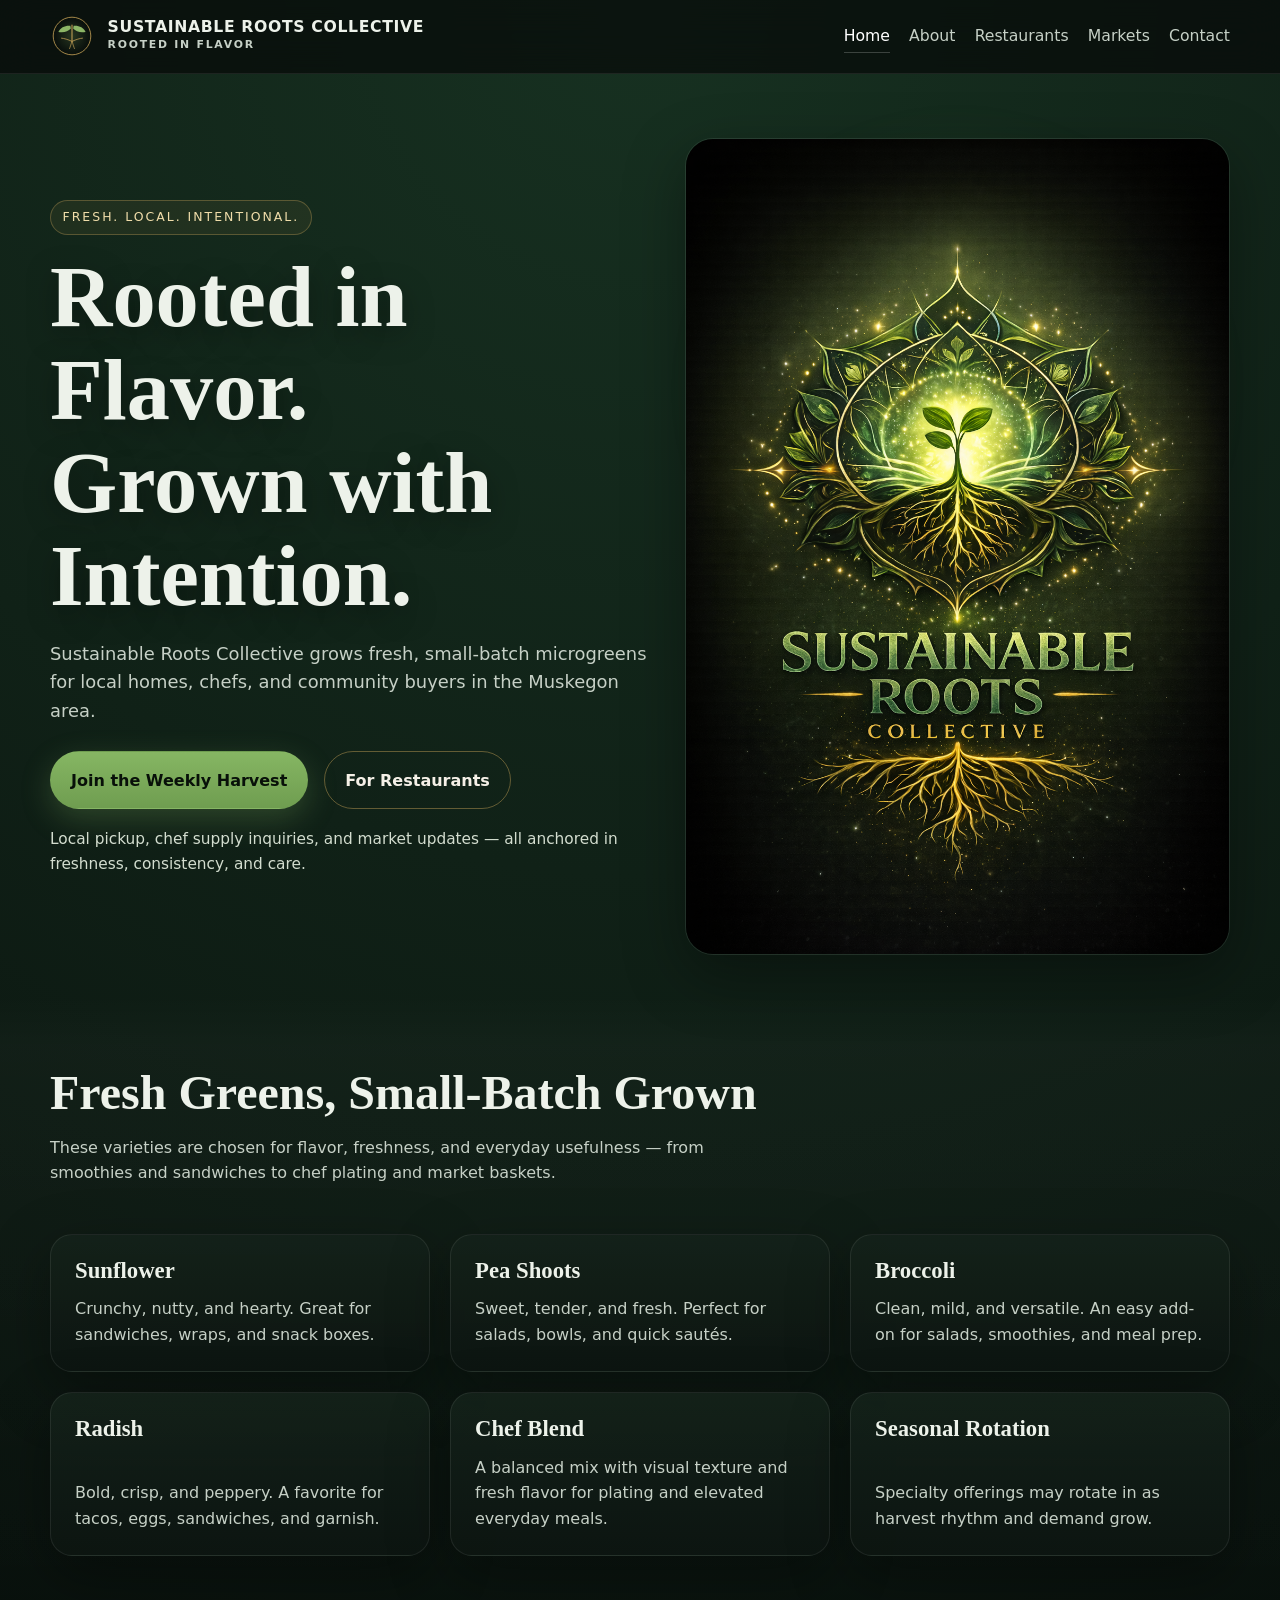
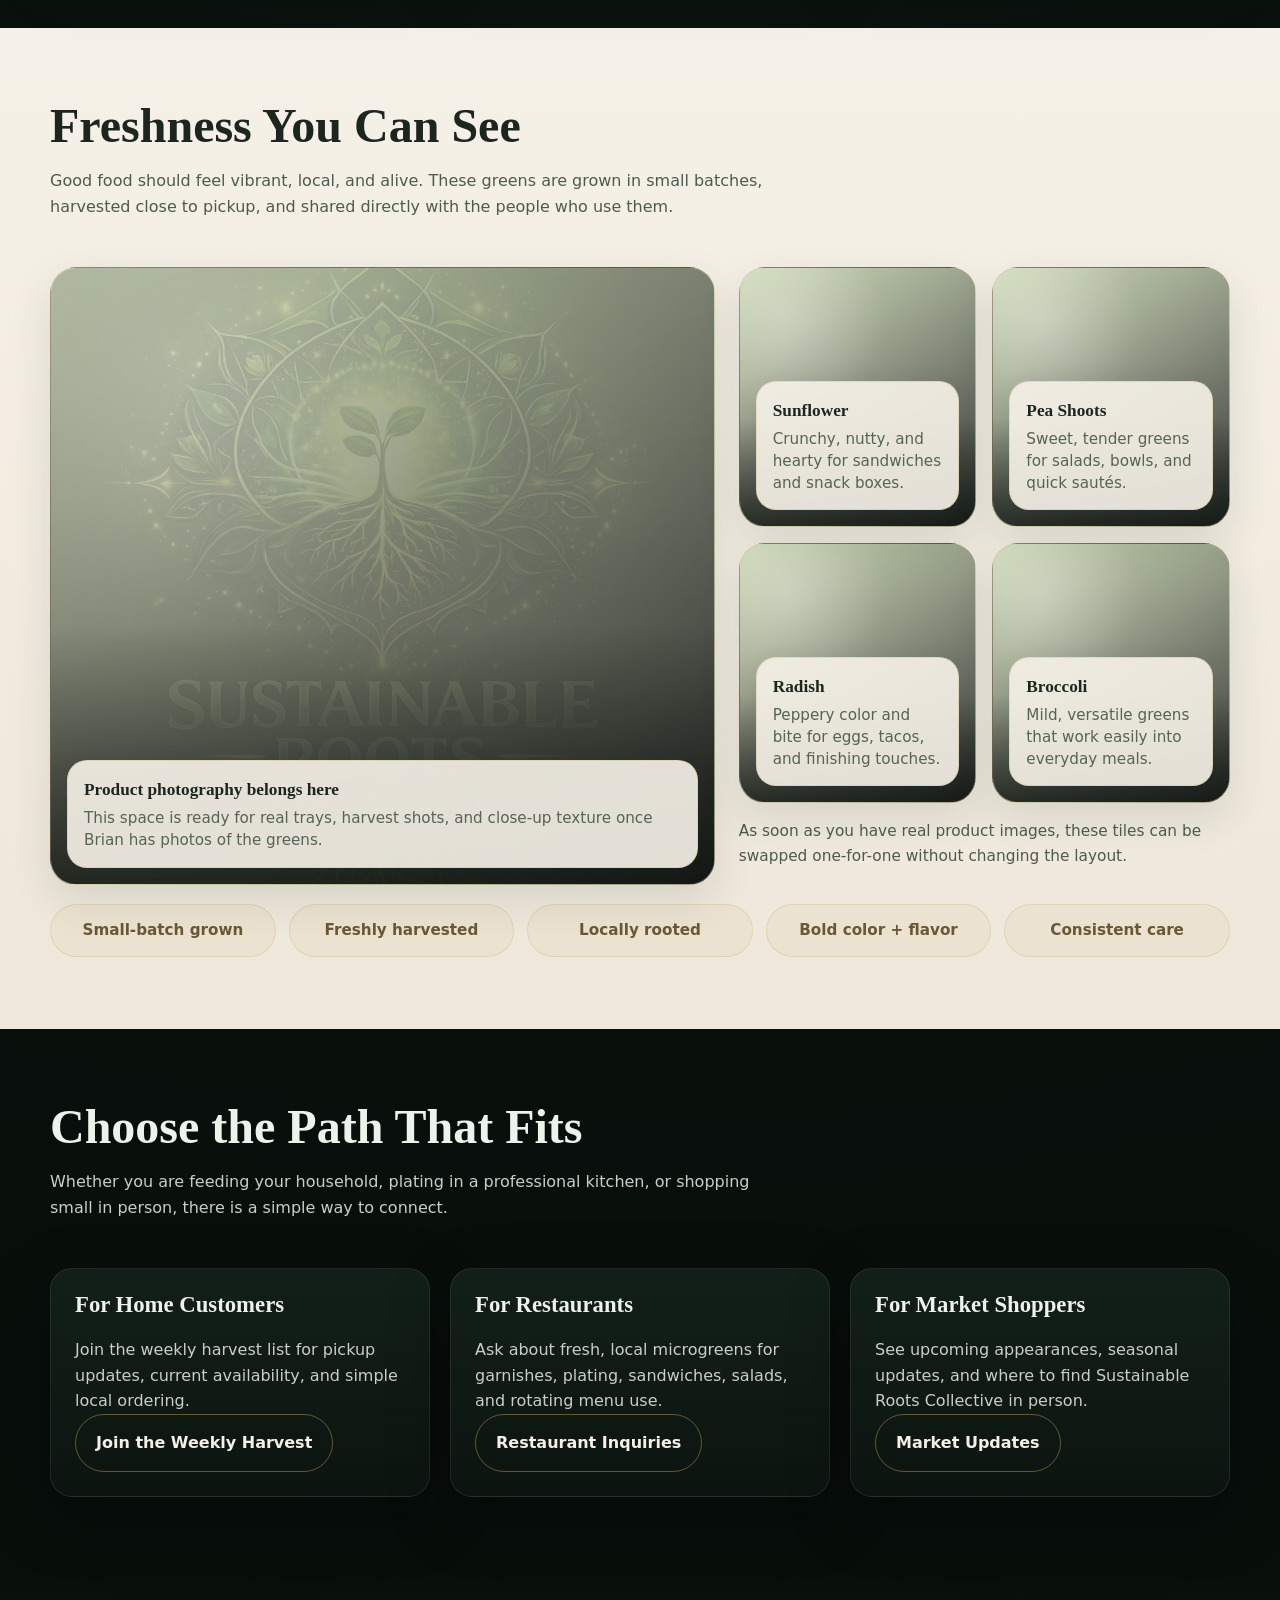
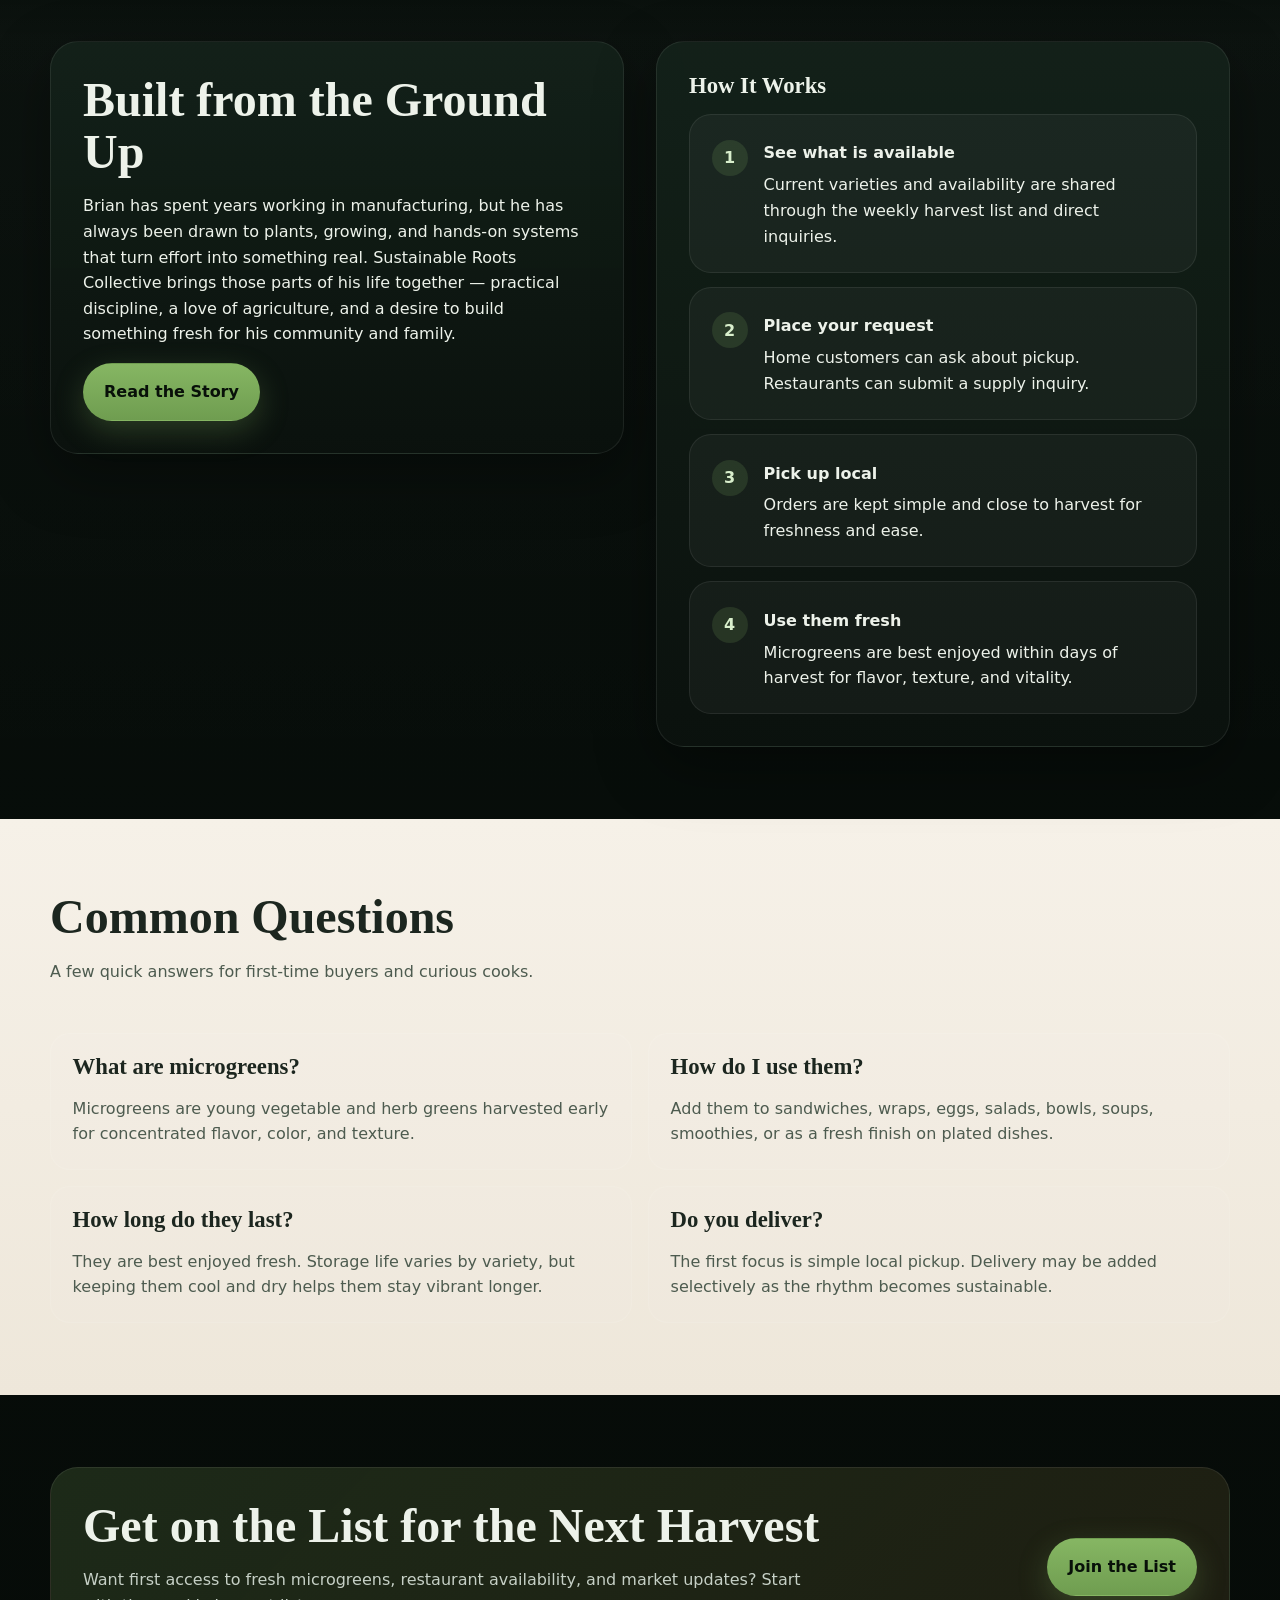
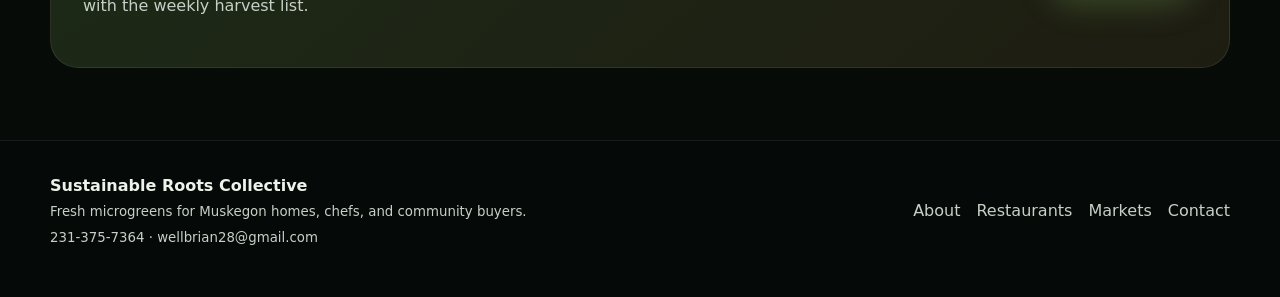
==== commit a999e50b: "Add files via upload" ====
--- a/index.html
+++ b/index.html
@@ -80,6 +80,34 @@
             <p class="section-sub">Good food should feel vibrant, local, and alive. These greens are grown in small batches, harvested close to pickup, and shared directly with the people who use them.</p>
           </div>
         </div>
+        <div class="product-showcase">
+          <div class="product-feature">
+            <div class="product-shot tall">
+              <img src="assets/brand/hero-art.png" alt="Decorative placeholder for future microgreen product photography" />
+              <div class="product-label">
+                <strong>Product photography belongs here</strong>
+                <span>This space is ready for real trays, harvest shots, and close-up texture once Brian has photos of the greens.</span>
+              </div>
+            </div>
+          </div>
+          <div>
+            <div class="product-stack">
+              <div class="product-shot">
+                <div class="product-label"><strong>Sunflower</strong><span>Crunchy, nutty, and hearty for sandwiches and snack boxes.</span></div>
+              </div>
+              <div class="product-shot">
+                <div class="product-label"><strong>Pea Shoots</strong><span>Sweet, tender greens for salads, bowls, and quick sautés.</span></div>
+              </div>
+              <div class="product-shot">
+                <div class="product-label"><strong>Radish</strong><span>Peppery color and bite for eggs, tacos, and finishing touches.</span></div>
+              </div>
+              <div class="product-shot">
+                <div class="product-label"><strong>Broccoli</strong><span>Mild, versatile greens that work easily into everyday meals.</span></div>
+              </div>
+            </div>
+            <p class="product-note">As soon as you have real product images, these tiles can be swapped one-for-one without changing the layout.</p>
+          </div>
+        </div>
         <div class="value-list">
           <div class="value-chip">Small-batch grown</div>
           <div class="value-chip">Freshly harvested</div>
@@ -99,9 +127,9 @@
           </div>
         </div>
         <div class="cards">
-          <article class="card"><h3>For Home Customers</h3><p>Join the weekly harvest list for pickup updates, current availability, and simple local ordering.</p><p><a class="btn btn-secondary" href="contact.html">Join the Weekly Harvest</a></p></article>
-          <article class="card"><h3>For Restaurants</h3><p>Ask about fresh, local microgreens for garnishes, plating, sandwiches, salads, and rotating menu use.</p><p><a class="btn btn-secondary" href="restaurants.html">Restaurant Inquiries</a></p></article>
-          <article class="card"><h3>For Market Shoppers</h3><p>See upcoming appearances, seasonal updates, and where to find Sustainable Roots Collective in person.</p><p><a class="btn btn-secondary" href="markets.html">Market Updates</a></p></article>
+          <article class="card"><h3>For Home Customers</h3><p>Join the weekly harvest list for pickup updates, current availability, and simple local ordering.</p><a class="btn btn-secondary" href="contact.html">Join the Weekly Harvest</a></article>
+          <article class="card"><h3>For Restaurants</h3><p>Ask about fresh, local microgreens for garnishes, plating, sandwiches, salads, and rotating menu use.</p><a class="btn btn-secondary" href="restaurants.html">Restaurant Inquiries</a></article>
+          <article class="card"><h3>For Market Shoppers</h3><p>See upcoming appearances, seasonal updates, and where to find Sustainable Roots Collective in person.</p><a class="btn btn-secondary" href="markets.html">Market Updates</a></article>
         </div>
       </div>
     </section>
--- a/styles.css
+++ b/styles.css
@@ -65,21 +65,41 @@
 .section-light .section-sub,.section-light .muted,.section-light p,.section-light li,.section-light small{color:#4d5b4f}
 .section-head{display:flex;justify-content:space-between;gap:2rem;align-items:end;margin-bottom:2rem}
 .section-sub{max-width:46rem;color:var(--muted)}
-.cards{display:grid;grid-template-columns:repeat(3,minmax(0,1fr));gap:1.25rem}
-.card{background:linear-gradient(180deg,rgba(20,34,26,.9),rgba(13,21,17,.94));border:1px solid var(--line);padding:1.35rem;border-radius:var(--radius);box-shadow:var(--shadow)}
+.cards{display:grid;grid-template-columns:repeat(3,minmax(0,1fr));gap:1.25rem;align-items:stretch}
+.card{background:linear-gradient(180deg,rgba(20,34,26,.9),rgba(13,21,17,.94));border:1px solid var(--line);padding:1.5rem;border-radius:var(--radius);box-shadow:var(--shadow);display:flex;flex-direction:column;min-height:100%}
+.card h3{margin-bottom:.8rem}
 .card p{margin:.4rem 0 0;color:var(--muted)}
+.card .btn,.card p:last-child{margin-top:auto}
+.card .btn{align-self:flex-start}
 .section-light .card{background:rgba(255,255,255,.78);border-color:rgba(28,38,31,.08);box-shadow:0 16px 40px rgba(41,54,46,.08)}
 .section-light .card p{color:#516051}
-.value-list{display:grid;grid-template-columns:repeat(5,minmax(0,1fr));gap:.8rem;margin-top:1.6rem}
-.value-chip{padding:.85rem 1rem;border-radius:999px;border:1px solid rgba(199,162,87,.25);text-align:center;color:#f6ead2;background:rgba(199,162,87,.08);font-weight:600;font-size:.95rem}
+.product-showcase{display:grid;grid-template-columns:1.15fr .85fr;gap:1.5rem;align-items:stretch;margin-top:1.8rem}
+.product-feature,.product-stack{display:grid;gap:1rem}
+.product-stack{grid-template-columns:1fr 1fr}
+.product-shot{position:relative;overflow:hidden;border-radius:26px;border:1px solid rgba(199,162,87,.22);min-height:260px;background:linear-gradient(145deg,rgba(134,182,99,.2),rgba(13,21,17,.82));box-shadow:0 16px 40px rgba(41,54,46,.12)}
+.product-shot.tall{min-height:100%}
+.product-shot::before{content:'';position:absolute;inset:0;background:radial-gradient(circle at 20% 20%,rgba(255,255,255,.28),transparent 36%),linear-gradient(160deg,rgba(134,182,99,.15),transparent 55%)}
+.product-shot::after{content:'';position:absolute;left:0;right:0;bottom:0;height:42%;background:linear-gradient(180deg,transparent,rgba(7,11,9,.7))}
+.product-shot img{position:absolute;inset:0;width:100%;height:100%;object-fit:cover;opacity:.18;mix-blend-mode:multiply;filter:saturate(.8)}
+.product-label{position:absolute;left:1rem;right:1rem;bottom:1rem;z-index:1;background:rgba(245,240,231,.92);color:var(--ink);border:1px solid rgba(199,162,87,.26);border-radius:20px;padding:.95rem 1rem;box-shadow:0 12px 30px rgba(41,54,46,.12)}
+.product-label strong{display:block;font-family:Georgia,"Times New Roman",serif;font-size:1.08rem;margin-bottom:.2rem}
+.product-label span{display:block;color:#556454;font-size:.95rem;line-height:1.45}
+.product-note{margin-top:1rem;color:#556454;font-size:.96rem}
+.value-list{display:grid;grid-template-columns:repeat(5,minmax(0,1fr));gap:.8rem;margin-top:1.2rem}
+.value-chip{padding:.85rem 1rem;border-radius:999px;border:1px solid rgba(199,162,87,.25);text-align:center;color:#6a5836;background:rgba(199,162,87,.08);font-weight:600;font-size:.95rem}
 .two-col{display:grid;grid-template-columns:1fr 1fr;gap:2rem;align-items:start}
 .story-card,.panel{background:linear-gradient(180deg,rgba(20,34,26,.92),rgba(11,18,14,.96));padding:2rem;border-radius:28px;border:1px solid var(--line);box-shadow:var(--shadow)}
-.panel.light{background:rgba(255,255,255,.76);color:var(--ink);border-color:rgba(28,38,31,.08);box-shadow:0 16px 40px rgba(41,54,46,.08)}
+.panel.light{background:rgba(255,255,255,.9);color:var(--ink);border-color:rgba(28,38,31,.08);box-shadow:0 16px 40px rgba(41,54,46,.08)}
 .panel.light p,.panel.light li,.panel.light small{color:#4d5b4f}
+.about-brand-card{background:linear-gradient(145deg,#15221a,#0a110d 82%);color:var(--text);border:1px solid rgba(199,162,87,.24);position:relative;overflow:hidden}
+.about-brand-card::before{content:'';position:absolute;inset:auto -8% -10% auto;width:220px;height:220px;background:radial-gradient(circle,rgba(134,182,99,.18),transparent 64%);filter:blur(10px)}
+.about-brand-lockup{max-width:460px;margin:0 auto 1.25rem;filter:drop-shadow(0 14px 34px rgba(0,0,0,.32))}
+.about-brand-card .callout{background:rgba(245,240,231,.08);border-color:rgba(199,162,87,.28);color:#f2e6c5}
 .steps{display:grid;grid-template-columns:repeat(4,minmax(0,1fr));gap:1rem}
-.step{padding:1.35rem;border-radius:20px;background:rgba(255,255,255,.04);border:1px solid var(--line)}
-.step p:last-child{margin-bottom:0}
-.step-num{display:inline-flex;width:2rem;height:2rem;border-radius:50%;background:rgba(134,182,99,.16);color:#d9efcc;align-items:center;justify-content:center;font-weight:700;margin-bottom:.9rem}
+.step{padding:1.4rem 1.35rem;border-radius:22px;background:rgba(255,255,255,.04);border:1px solid var(--line);display:grid;grid-template-columns:auto 1fr;grid-template-rows:auto auto;column-gap:1rem;row-gap:.4rem;align-items:start}
+.step p:last-child{margin-bottom:0;grid-column:2}
+.step strong{grid-column:2;display:block;padding-top:.18rem}
+.step-num{display:inline-flex;width:2.25rem;height:2.25rem;border-radius:50%;background:rgba(134,182,99,.16);color:#d9efcc;align-items:center;justify-content:center;font-weight:700;grid-row:1 / span 2;align-self:start;margin-top:.12rem}
 .cta-band{padding:2rem;border-radius:28px;background:linear-gradient(135deg,rgba(134,182,99,.18),rgba(199,162,87,.12));border:1px solid rgba(255,255,255,.08);display:flex;justify-content:space-between;gap:1.5rem;align-items:center}
 .site-footer{border-top:1px solid var(--line);padding:2rem 0 3rem;background:rgba(0,0,0,.18)}
 .footer-grid{display:flex;justify-content:space-between;gap:1.5rem;flex-wrap:wrap;align-items:center}
@@ -108,17 +128,20 @@
 .callout{padding:1.15rem 1.2rem;border-radius:18px;background:rgba(199,162,87,.08);border:1px solid rgba(199,162,87,.2);color:#f2e6c5}
 .inline-link{color:var(--gold-soft);text-decoration:underline;text-underline-offset:2px}
 @media (max-width: 980px){
-  .hero-grid,.two-col,.contact-grid{grid-template-columns:1fr}
+  .hero-grid,.two-col,.contact-grid,.product-showcase{grid-template-columns:1fr}
   .cards{grid-template-columns:1fr 1fr}
   .steps{grid-template-columns:1fr 1fr}
-  .value-list,.stat-grid,.faq-grid{grid-template-columns:1fr 1fr}
+  .value-list,.stat-grid,.faq-grid,.product-stack{grid-template-columns:1fr 1fr}
   .cta-band,.section-head,.nav{align-items:flex-start}
 }
 @media (max-width: 700px){
   .nav{flex-direction:column}
   .nav-links{width:100%;justify-content:flex-start}
-  .cards,.steps,.value-list,.stat-grid,.faq-grid{grid-template-columns:1fr}
+  .cards,.steps,.value-list,.stat-grid,.faq-grid,.product-stack{grid-template-columns:1fr}
   .hero{padding-top:2.5rem}
   h1{font-size:clamp(2.4rem,12vw,4rem)}
   .cta-band{flex-direction:column;align-items:flex-start}
+  .step{grid-template-columns:1fr;row-gap:.7rem}
+  .step strong,.step p:last-child{grid-column:auto}
+  .step-num{grid-row:auto;margin-top:0}
 }
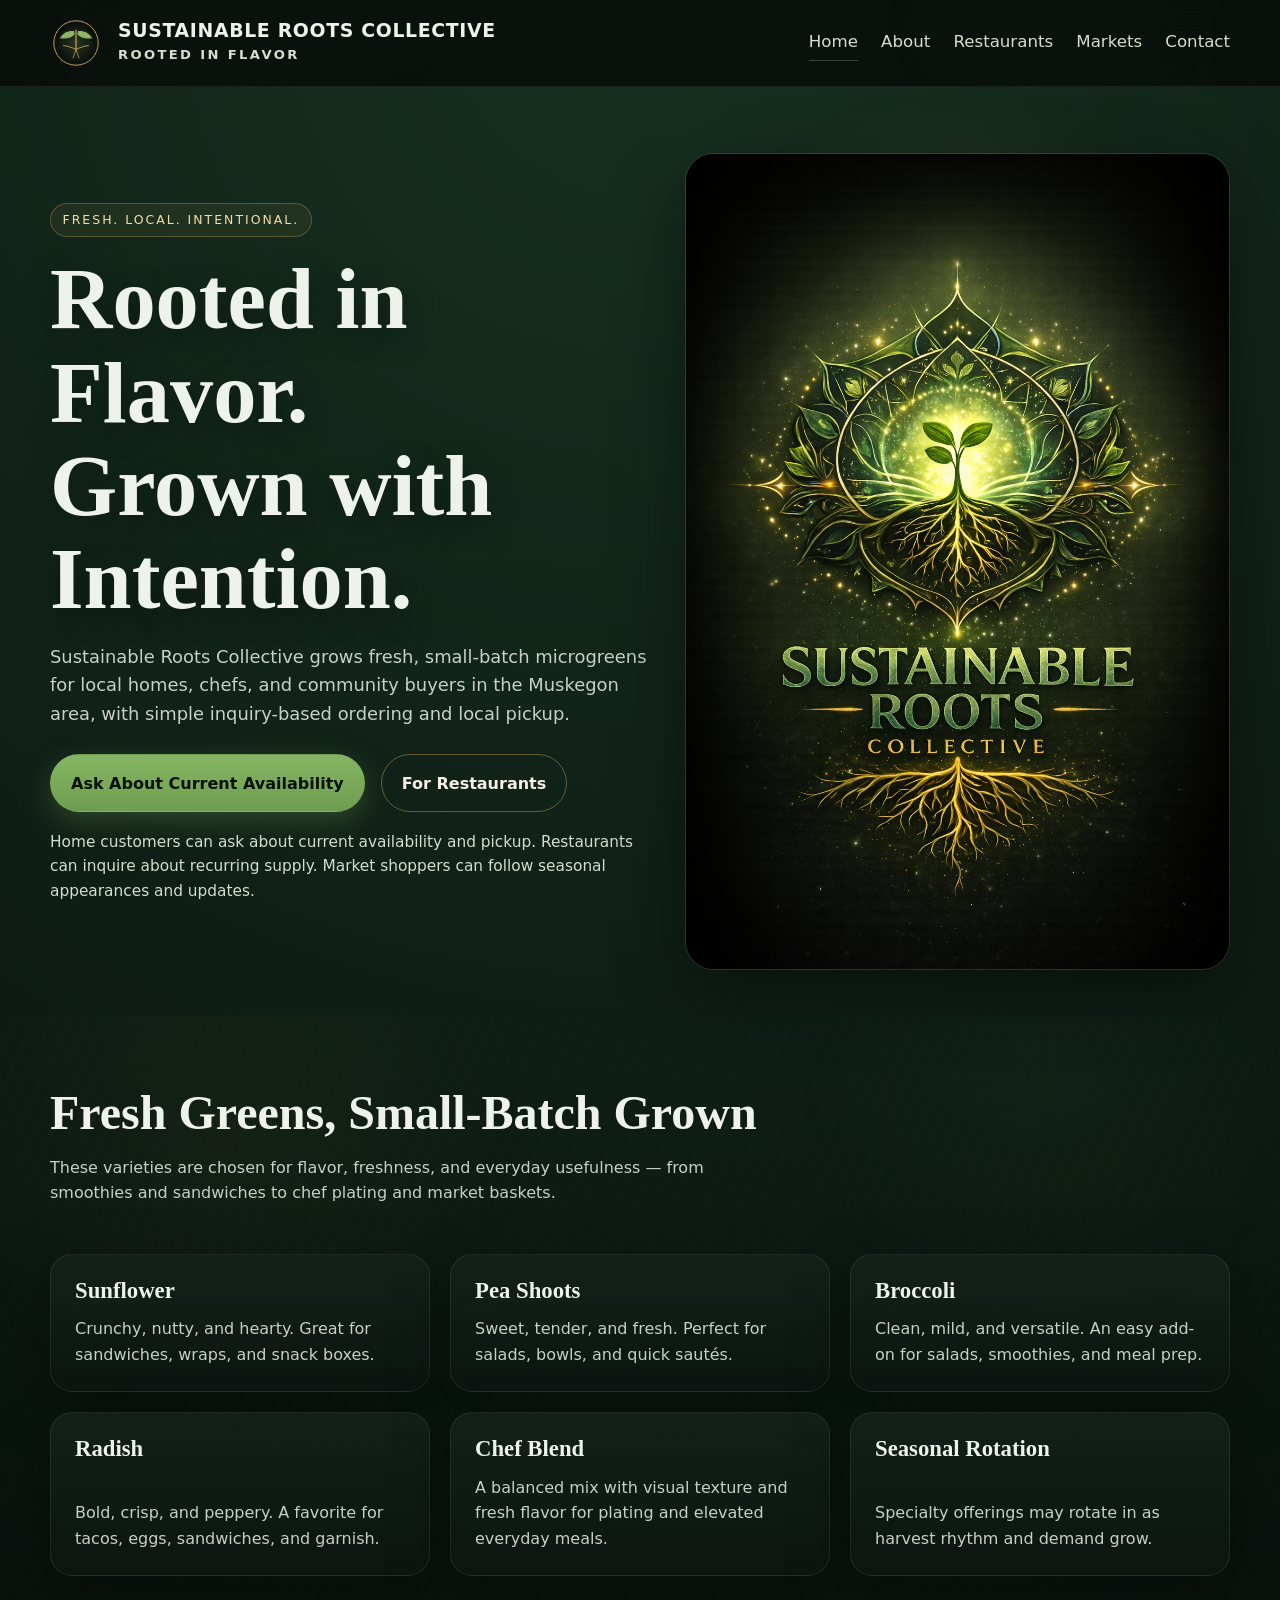
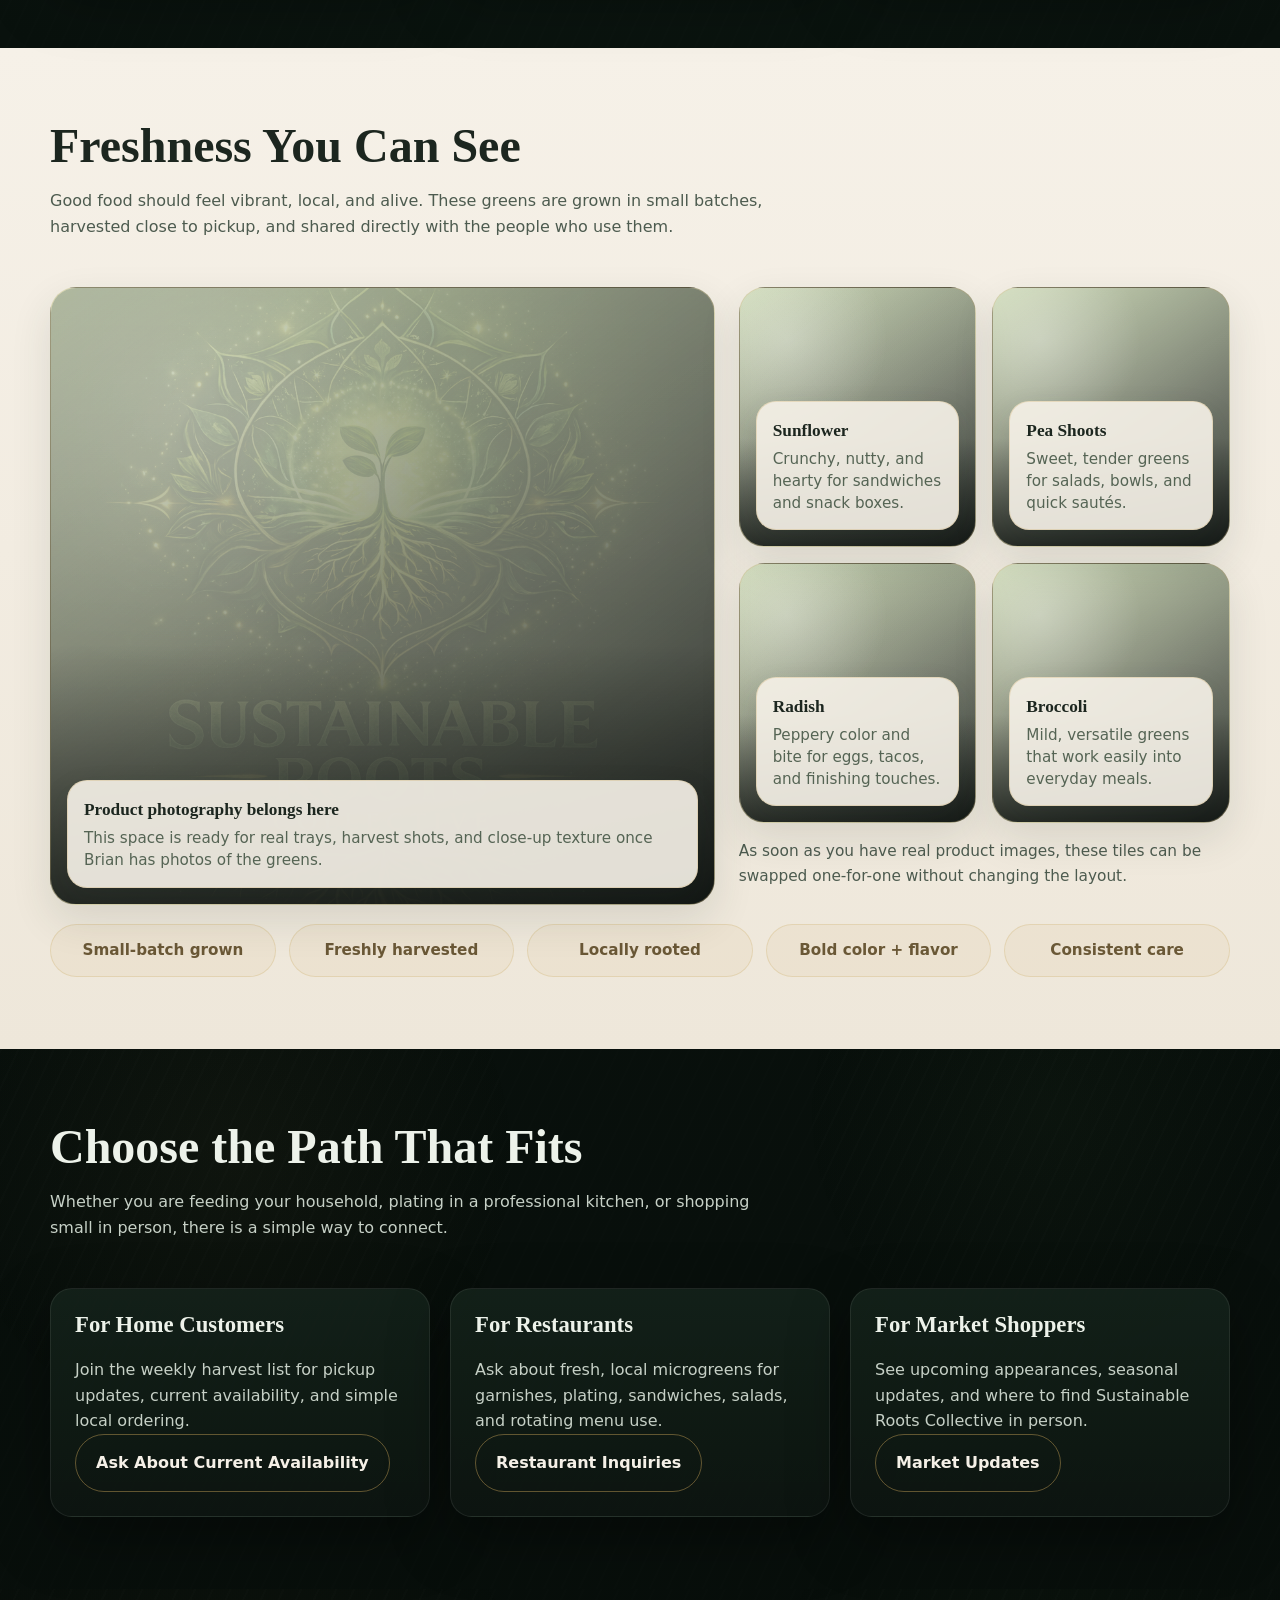
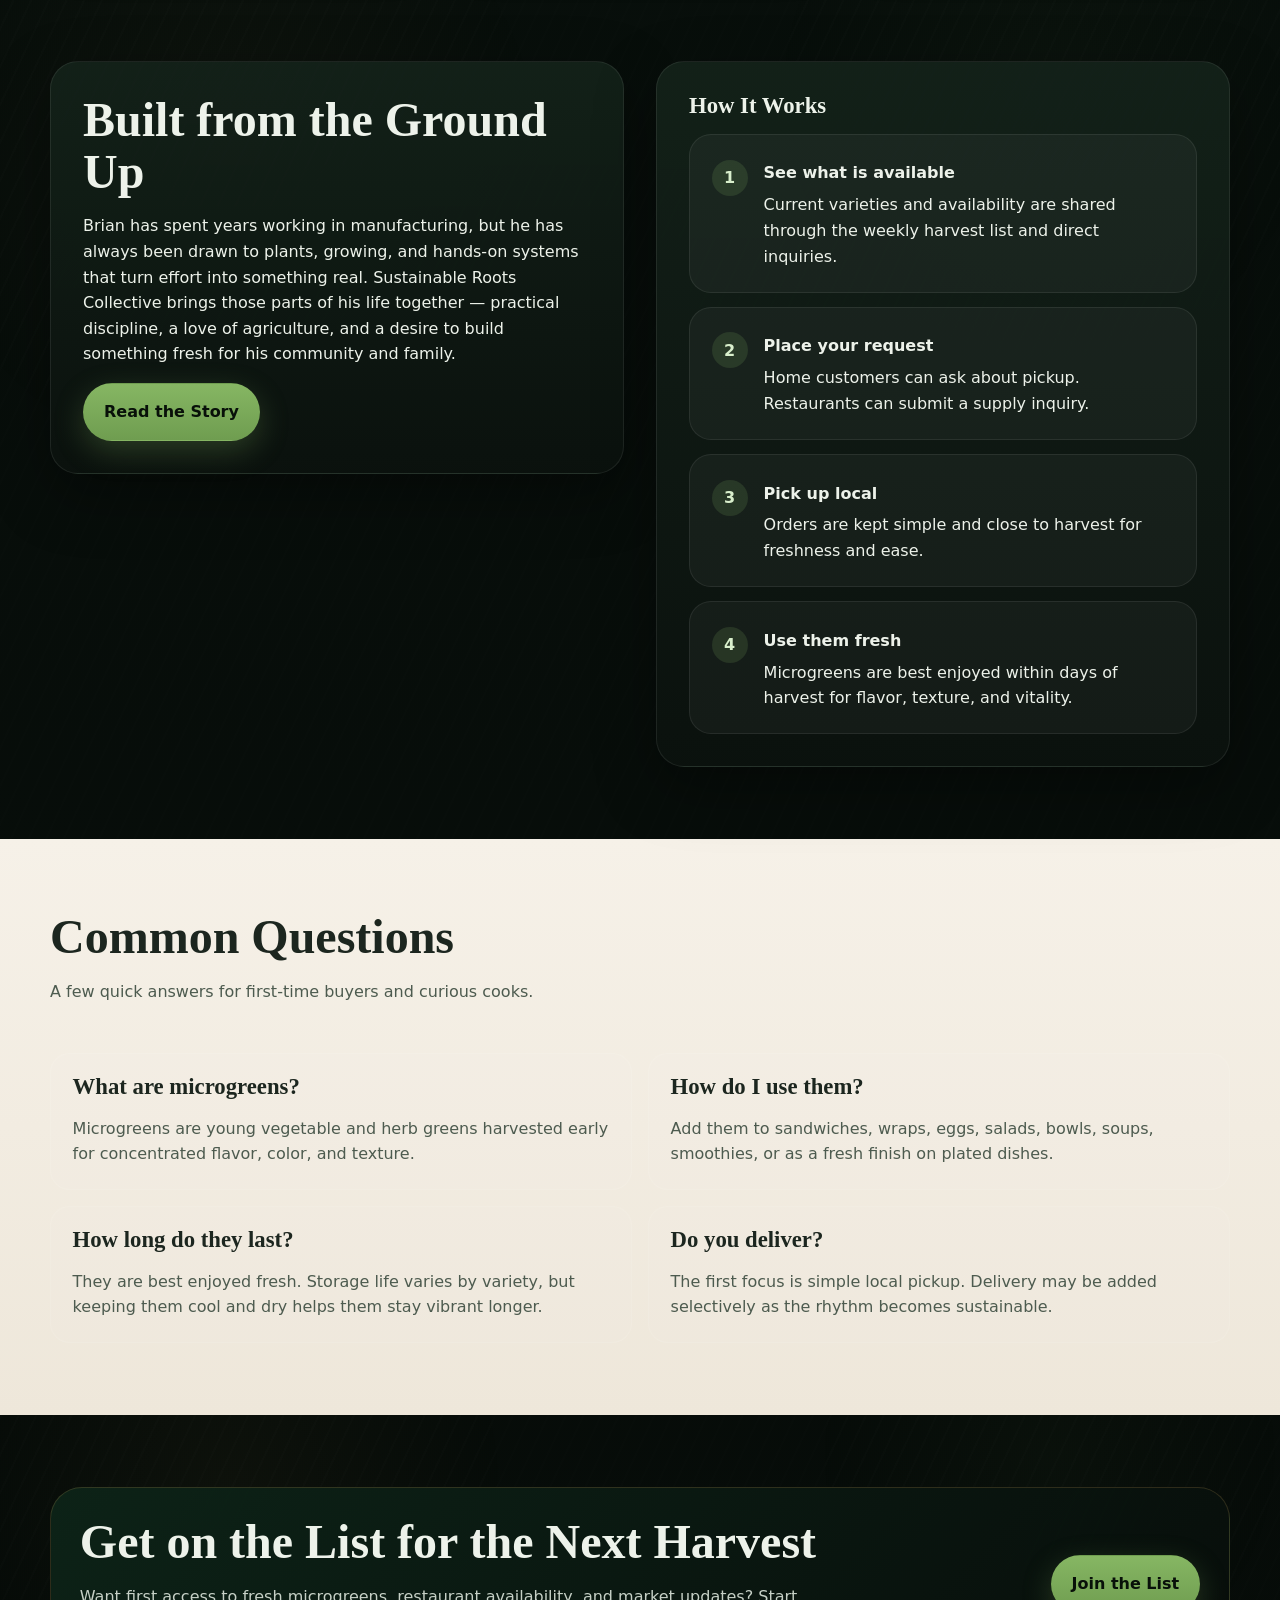
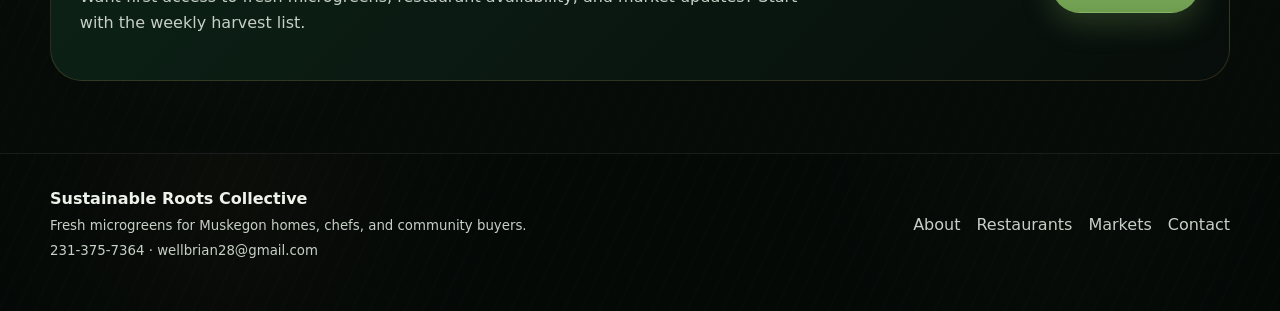
==== commit 0a54bee2: "Add files via upload" ====
--- a/index.html
+++ b/index.html
@@ -40,12 +40,12 @@
         <div>
           <span class="eyebrow">Fresh. Local. Intentional.</span>
           <h1>Rooted in Flavor.<br/>Grown with Intention.</h1>
-          <p class="lead">Sustainable Roots Collective grows fresh, small-batch microgreens for local homes, chefs, and community buyers in the Muskegon area.</p>
+          <p class="lead">Sustainable Roots Collective grows fresh, small-batch microgreens for local homes, chefs, and community buyers in the Muskegon area, with simple inquiry-based ordering and local pickup.</p>
           <div class="hero-actions">
-            <a class="btn btn-primary" href="contact.html">Join the Weekly Harvest</a>
+            <a class="btn btn-primary" href="contact.html">Ask About Current Availability</a>
             <a class="btn btn-secondary" href="restaurants.html">For Restaurants</a>
           </div>
-          <p class="hero-note">Local pickup, chef supply inquiries, and market updates — all anchored in freshness, consistency, and care.</p>
+          <p class="hero-note">Home customers can ask about current availability and pickup. Restaurants can inquire about recurring supply. Market shoppers can follow seasonal appearances and updates.</p>
         </div>
         <div class="hero-art-wrap">
           <div class="hero-art"><img src="assets/brand/hero-art.png" alt="Glowing Sustainable Roots Collective artwork showing a sprout with roots" /></div>
@@ -127,7 +127,7 @@
           </div>
         </div>
         <div class="cards">
-          <article class="card"><h3>For Home Customers</h3><p>Join the weekly harvest list for pickup updates, current availability, and simple local ordering.</p><a class="btn btn-secondary" href="contact.html">Join the Weekly Harvest</a></article>
+          <article class="card"><h3>For Home Customers</h3><p>Join the weekly harvest list for pickup updates, current availability, and simple local ordering.</p><a class="btn btn-secondary" href="contact.html">Ask About Current Availability</a></article>
           <article class="card"><h3>For Restaurants</h3><p>Ask about fresh, local microgreens for garnishes, plating, sandwiches, salads, and rotating menu use.</p><a class="btn btn-secondary" href="restaurants.html">Restaurant Inquiries</a></article>
           <article class="card"><h3>For Market Shoppers</h3><p>See upcoming appearances, seasonal updates, and where to find Sustainable Roots Collective in person.</p><a class="btn btn-secondary" href="markets.html">Market Updates</a></article>
         </div>
--- a/styles.css
+++ b/styles.css
@@ -145,3 +145,196 @@
   .step strong,.step p:last-child{grid-column:auto}
   .step-num{grid-row:auto;margin-top:0}
 }
+
+
+/* --- Preview-ready refinements: balanced brand bar + preserved hero magic --- */
+.site-header{
+  background: rgba(7,11,9,.82) !important;
+}
+
+.nav{
+  padding: 1.05rem 0 !important;
+  gap: 1.25rem !important;
+}
+
+.brand{
+  gap: 1rem !important;
+}
+
+.brand img{
+  width: 52px !important;
+  height: 52px !important;
+}
+
+.brand-name{
+  font-size: 1.18rem !important;
+  line-height: 1.05 !important;
+  letter-spacing: .035em !important;
+}
+
+.brand-tag{
+  font-size: .82rem !important;
+  letter-spacing: .18em !important;
+  color: #d7dece !important;
+  margin-top: .18rem !important;
+}
+
+.nav-links{
+  gap: 1.45rem !important;
+}
+
+.nav-links a{
+  font-size: 1.04rem !important;
+  color: #d7dece !important;
+}
+
+/* restore and slightly deepen the immersive hero feel */
+.hero{
+  padding: 4.15rem 0 2.8rem !important;
+}
+
+.hero-art-wrap::before{
+  inset: -10% -6% auto -6% !important;
+  height: 82% !important;
+  background:
+    radial-gradient(circle, rgba(134,182,99,.36), transparent 58%),
+    radial-gradient(circle at 50% 42%, rgba(199,162,87,.14), transparent 52%) !important;
+  filter: blur(24px) !important;
+}
+
+.hero-art{
+  border: 1px solid rgba(255,255,255,.1) !important;
+  box-shadow:
+    0 22px 70px rgba(0,0,0,.42),
+    0 0 0 1px rgba(255,255,255,.02) inset !important;
+}
+
+/* subtle texture for dark areas only */
+.site-header,
+.section:not(.section-light),
+.site-footer{
+  background-image:
+    radial-gradient(circle at 18% 20%, rgba(199,162,87,.04), transparent 26%),
+    radial-gradient(circle at 82% 12%, rgba(134,182,99,.03), transparent 22%),
+    repeating-linear-gradient(115deg, rgba(255,255,255,.008) 0 2px, transparent 2px 16px) !important;
+  background-blend-mode: soft-light, soft-light, soft-light !important;
+}
+
+@media (max-width: 900px){
+  .nav{
+    padding: .95rem 0 !important;
+  }
+
+  .brand img{
+    width: 46px !important;
+    height: 46px !important;
+  }
+
+  .brand-name{
+    font-size: 1.04rem !important;
+  }
+
+  .brand-tag{
+    font-size: .74rem !important;
+    letter-spacing: .16em !important;
+  }
+
+  .nav-links a{
+    font-size: .98rem !important;
+  }
+}
+
+
+
+/* --- Launch prep additions --- */
+.utility-grid{
+  display:grid;
+  grid-template-columns: 1.2fr .8fr;
+  gap:2rem;
+  align-items:start;
+}
+.policy-card, .faq-list, .info-panel, .notice-card{
+  background: linear-gradient(135deg, rgba(12,28,20,.9), rgba(14,22,18,.82));
+  border: 1px solid rgba(199,162,87,.22);
+  border-radius: 28px;
+  padding: 1.6rem;
+  box-shadow: 0 16px 40px rgba(0,0,0,.18);
+}
+.section-light .policy-card,
+.section-light .faq-list,
+.section-light .info-panel,
+.section-light .notice-card{
+  background: rgba(255,255,255,.75);
+}
+.notice-card p:last-child,
+.policy-card p:last-child,
+.info-panel p:last-child{
+  margin-bottom:0;
+}
+.faq-list details{
+  border-top:1px solid rgba(199,162,87,.18);
+  padding:1rem 0;
+}
+.faq-list details:first-child{border-top:none;padding-top:0;}
+.faq-list summary{
+  cursor:pointer;
+  font-weight:700;
+  list-style:none;
+  padding-right:1rem;
+}
+.faq-list summary::-webkit-details-marker{display:none;}
+.faq-list details[open] summary{margin-bottom:.7rem;}
+.small-muted{
+  font-size:.95rem;
+  opacity:.84;
+}
+.form-consent{
+  font-size:.94rem;
+  line-height:1.55;
+  opacity:.92;
+  margin-top:.9rem;
+}
+.form-consent input{
+  width:1rem;
+  height:1rem;
+  margin-right:.55rem;
+  vertical-align:middle;
+}
+.link-list{
+  display:grid;
+  gap:.6rem;
+  padding:0;
+  list-style:none;
+}
+.link-list a{text-decoration:none;}
+.list-clean{
+  margin:0;
+  padding-left:1.1rem;
+  display:grid;
+  gap:.5rem;
+}
+.cta-band{
+  background: linear-gradient(135deg, rgba(13,36,24,.95), rgba(8,14,11,.94));
+  border:1px solid rgba(199,162,87,.2);
+  border-radius:32px;
+  padding:1.8rem;
+  display:flex;
+  justify-content:space-between;
+  gap:1.5rem;
+  align-items:center;
+}
+.cta-band .btn-row{margin-top:0;}
+.inline-pill{
+  display:inline-block;
+  padding:.38rem .8rem;
+  border-radius:999px;
+  border:1px solid rgba(199,162,87,.28);
+  color:#d7dece;
+  font-size:.83rem;
+  letter-spacing:.12em;
+  text-transform:uppercase;
+}
+@media (max-width: 900px){
+  .utility-grid{grid-template-columns:1fr;}
+  .cta-band{flex-direction:column; align-items:flex-start;}
+}
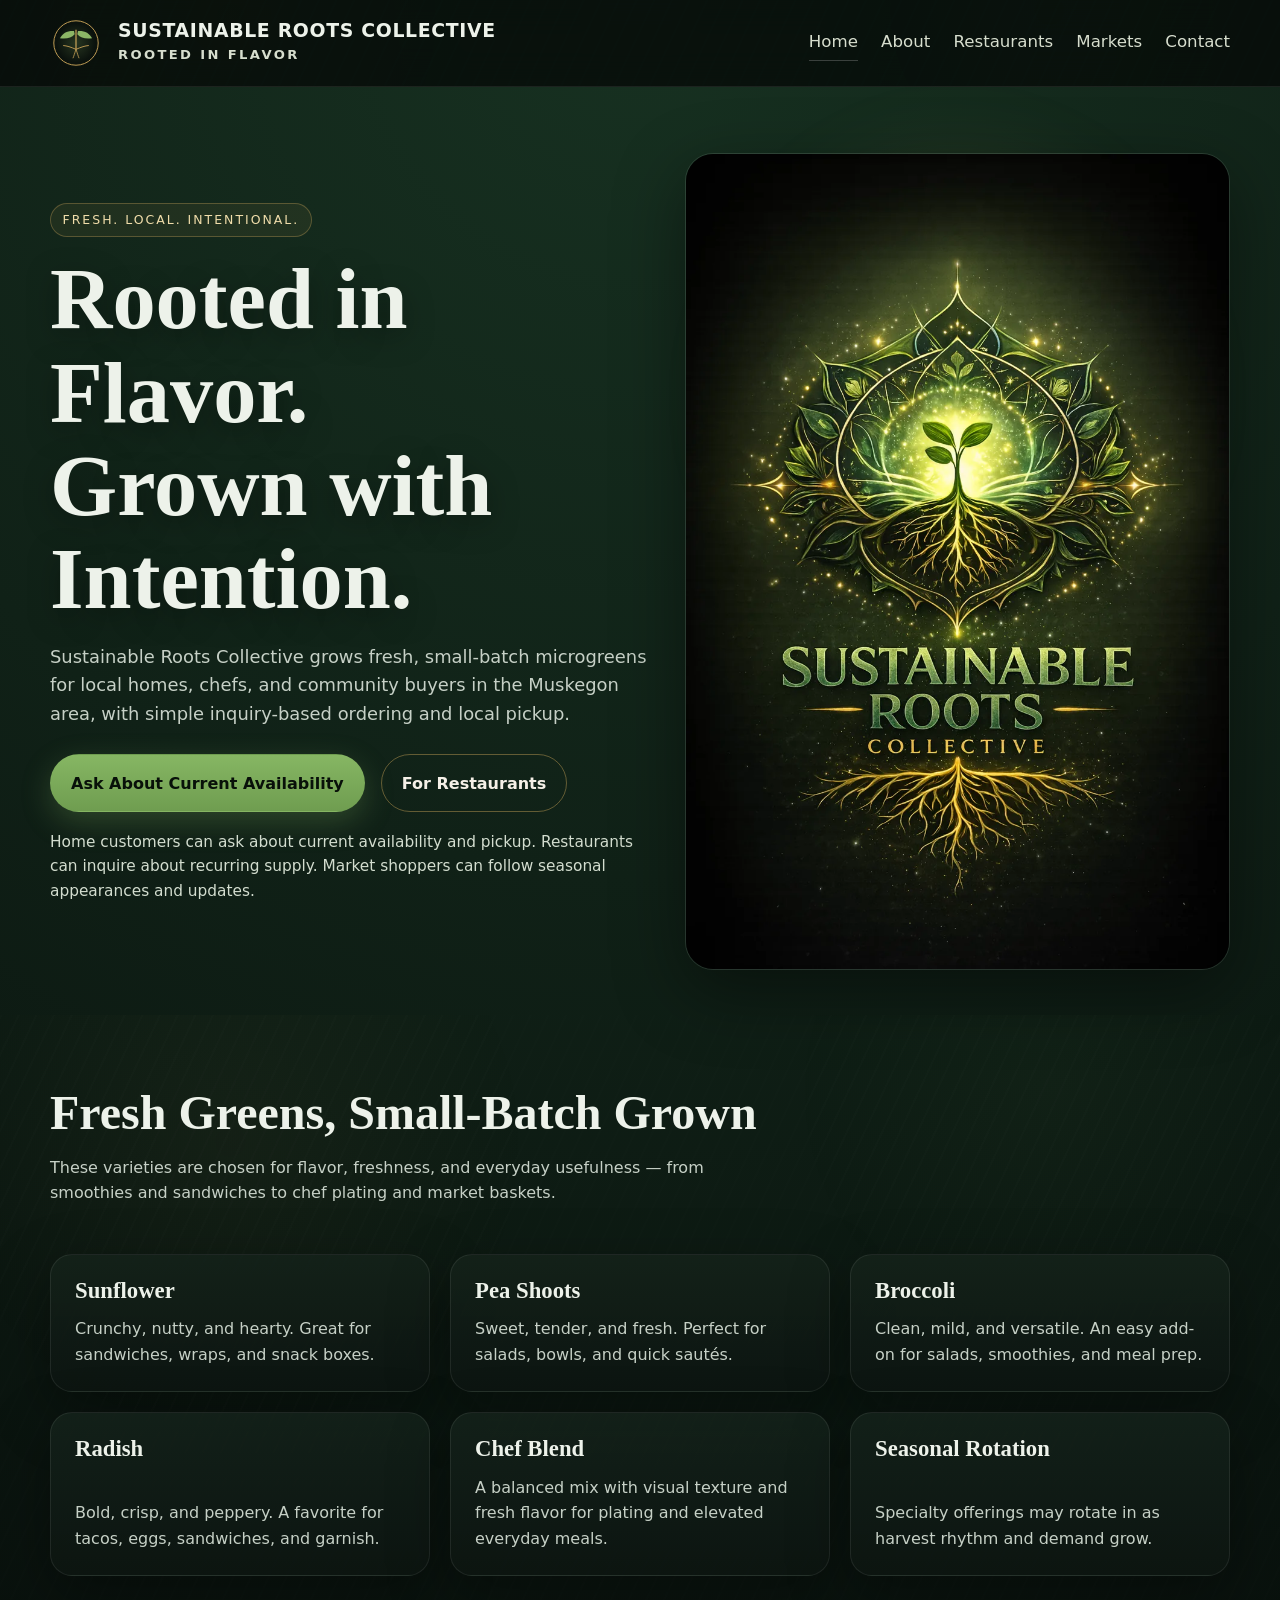
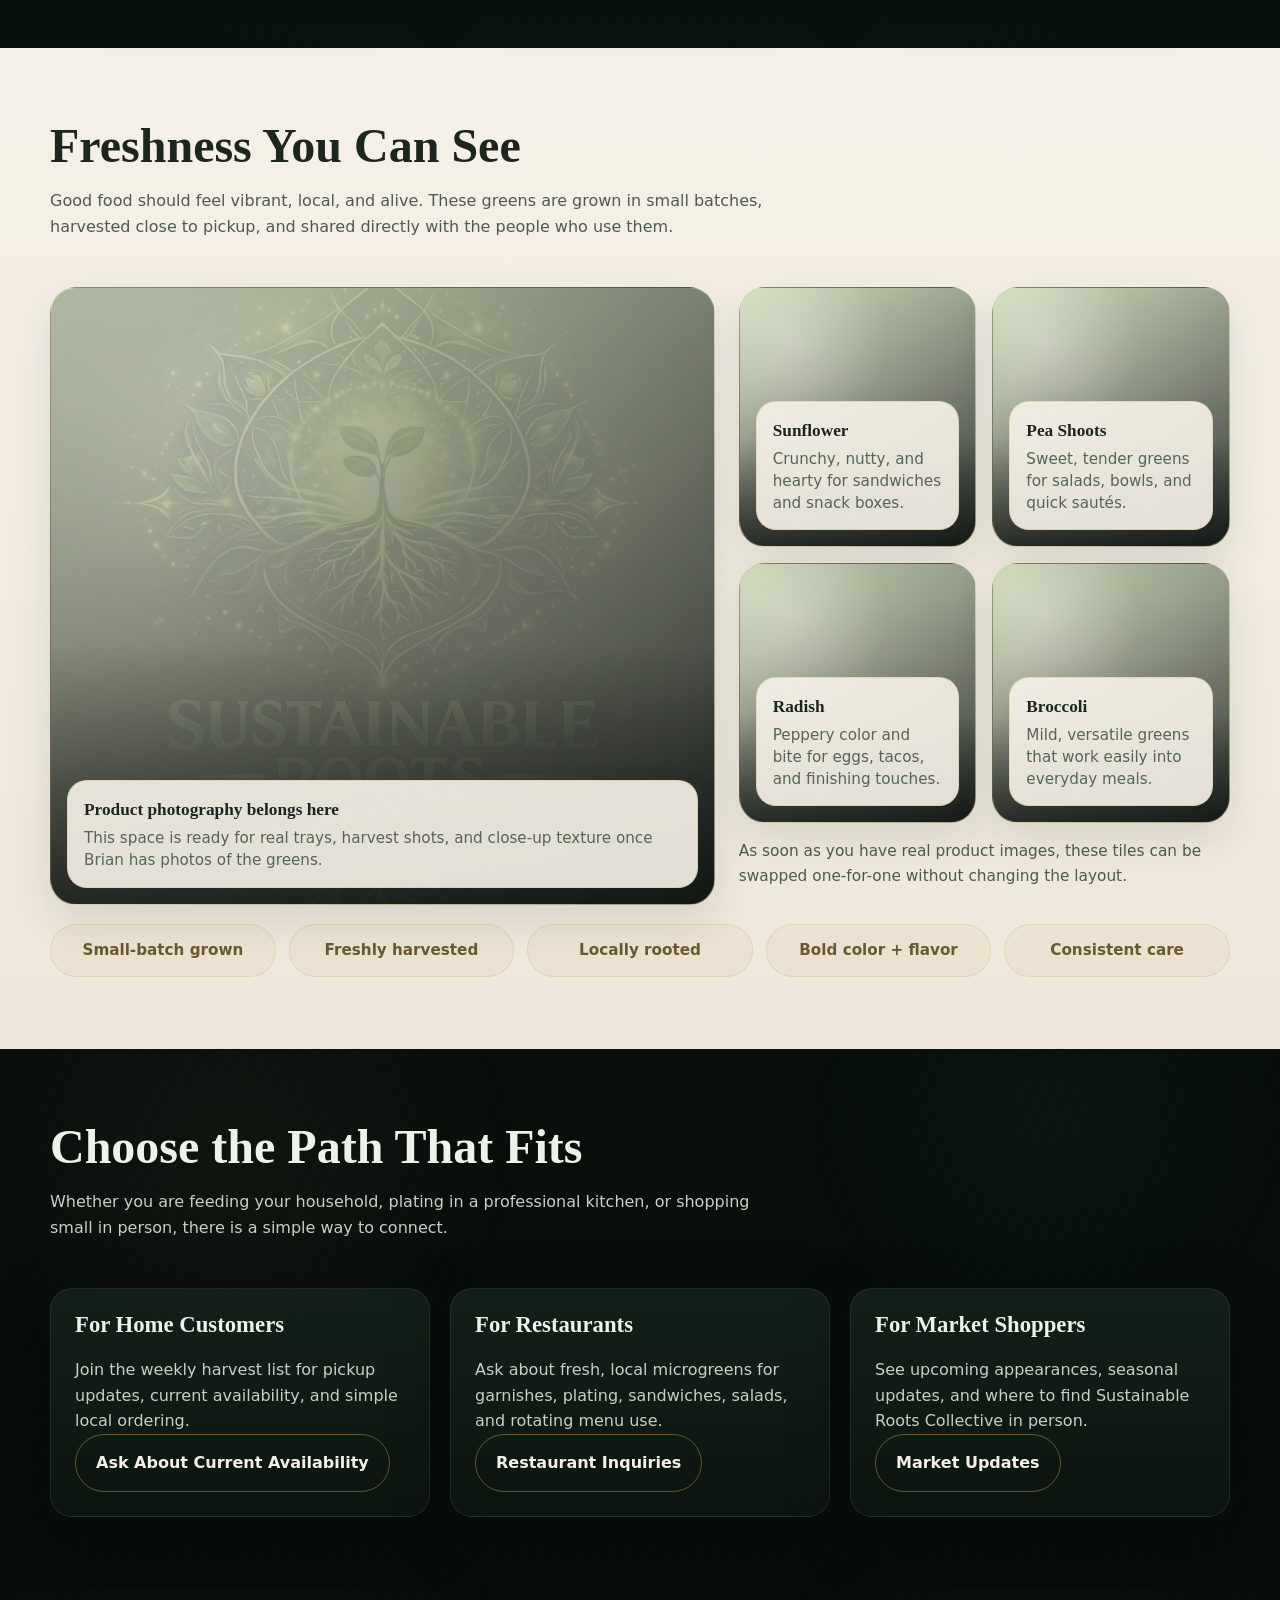
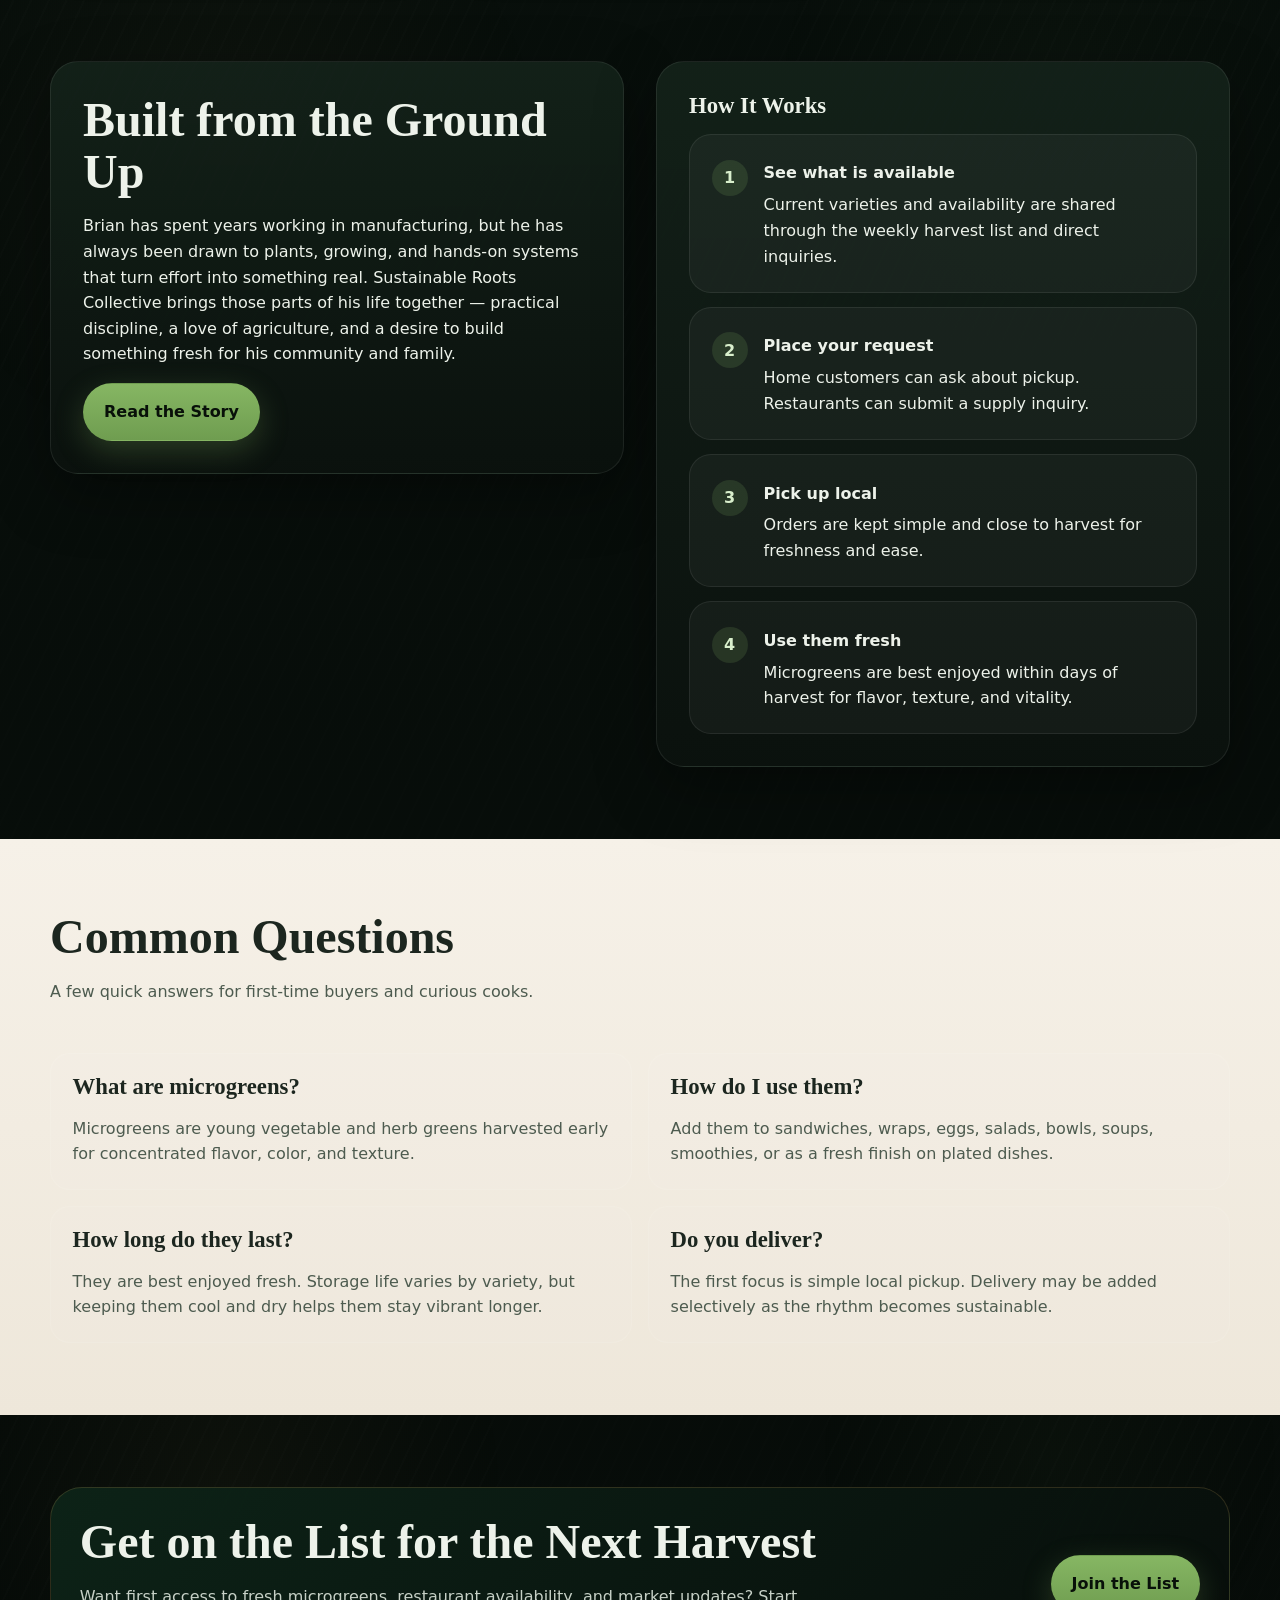
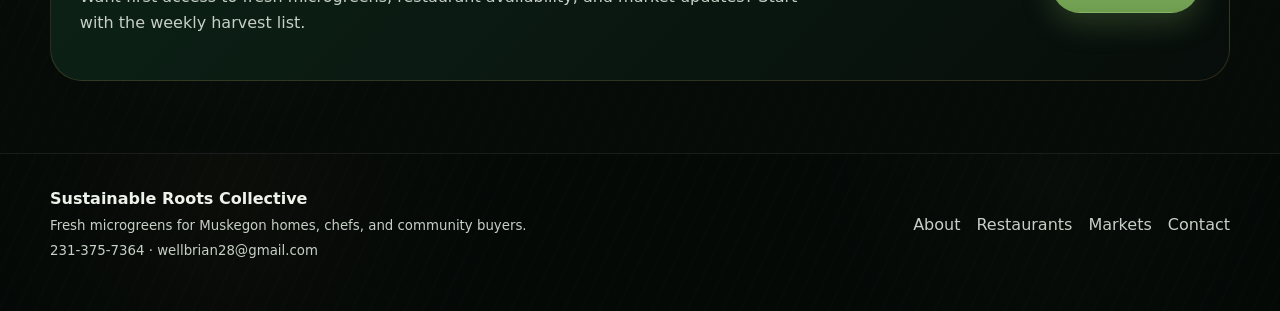
==== commit 415c7887: "Optimize hero image to WebP and add security headers" ====
--- a/index.html
+++ b/index.html
@@ -7,7 +7,7 @@
   <meta name="description" content="Fresh, small-batch microgreens grown in Muskegon for local homes, chefs, and community buyers. Join the weekly harvest list or ask about restaurant supply." />
   <meta property="og:title" content="Sustainable Roots Collective" />
   <meta property="og:description" content="Fresh, small-batch microgreens grown for Muskegon homes, chefs, and community buyers." />
-  <meta property="og:image" content="assets/brand/hero-art.png" />
+  <meta property="og:image" content="assets/brand/hero-art-opt.png" />
   <meta property="og:type" content="website" />
   <link rel="icon" type="image/svg+xml" href="assets/brand/favicon.svg" />
   <link rel="canonical" href="https://sustainable-roots-collective-site.netlify.app/index.html" />
@@ -48,7 +48,10 @@
           <p class="hero-note">Home customers can ask about current availability and pickup. Restaurants can inquire about recurring supply. Market shoppers can follow seasonal appearances and updates.</p>
         </div>
         <div class="hero-art-wrap">
-          <div class="hero-art"><img src="assets/brand/hero-art.png" alt="Glowing Sustainable Roots Collective artwork showing a sprout with roots" /></div>
+          <div class="hero-art"><picture>
+            <source srcset="assets/brand/hero-art.webp" type="image/webp">
+            <img src="assets/brand/hero-art-opt.png" width="900" height="1350" fetchpriority="high" decoding="async" alt="Glowing Sustainable Roots Collective artwork showing a sprout with roots" />
+          </picture></div>
         </div>
       </div>
     </section>
@@ -83,7 +86,10 @@
         <div class="product-showcase">
           <div class="product-feature">
             <div class="product-shot tall">
-              <img src="assets/brand/hero-art.png" alt="Decorative placeholder for future microgreen product photography" />
+              <picture>
+                <source srcset="assets/brand/hero-art.webp" type="image/webp">
+                <img src="assets/brand/hero-art-opt.png" width="900" height="1350" loading="lazy" decoding="async" alt="Decorative placeholder for future microgreen product photography" />
+              </picture>
               <div class="product-label">
                 <strong>Product photography belongs here</strong>
                 <span>This space is ready for real trays, harvest shots, and close-up texture once Brian has photos of the greens.</span>
